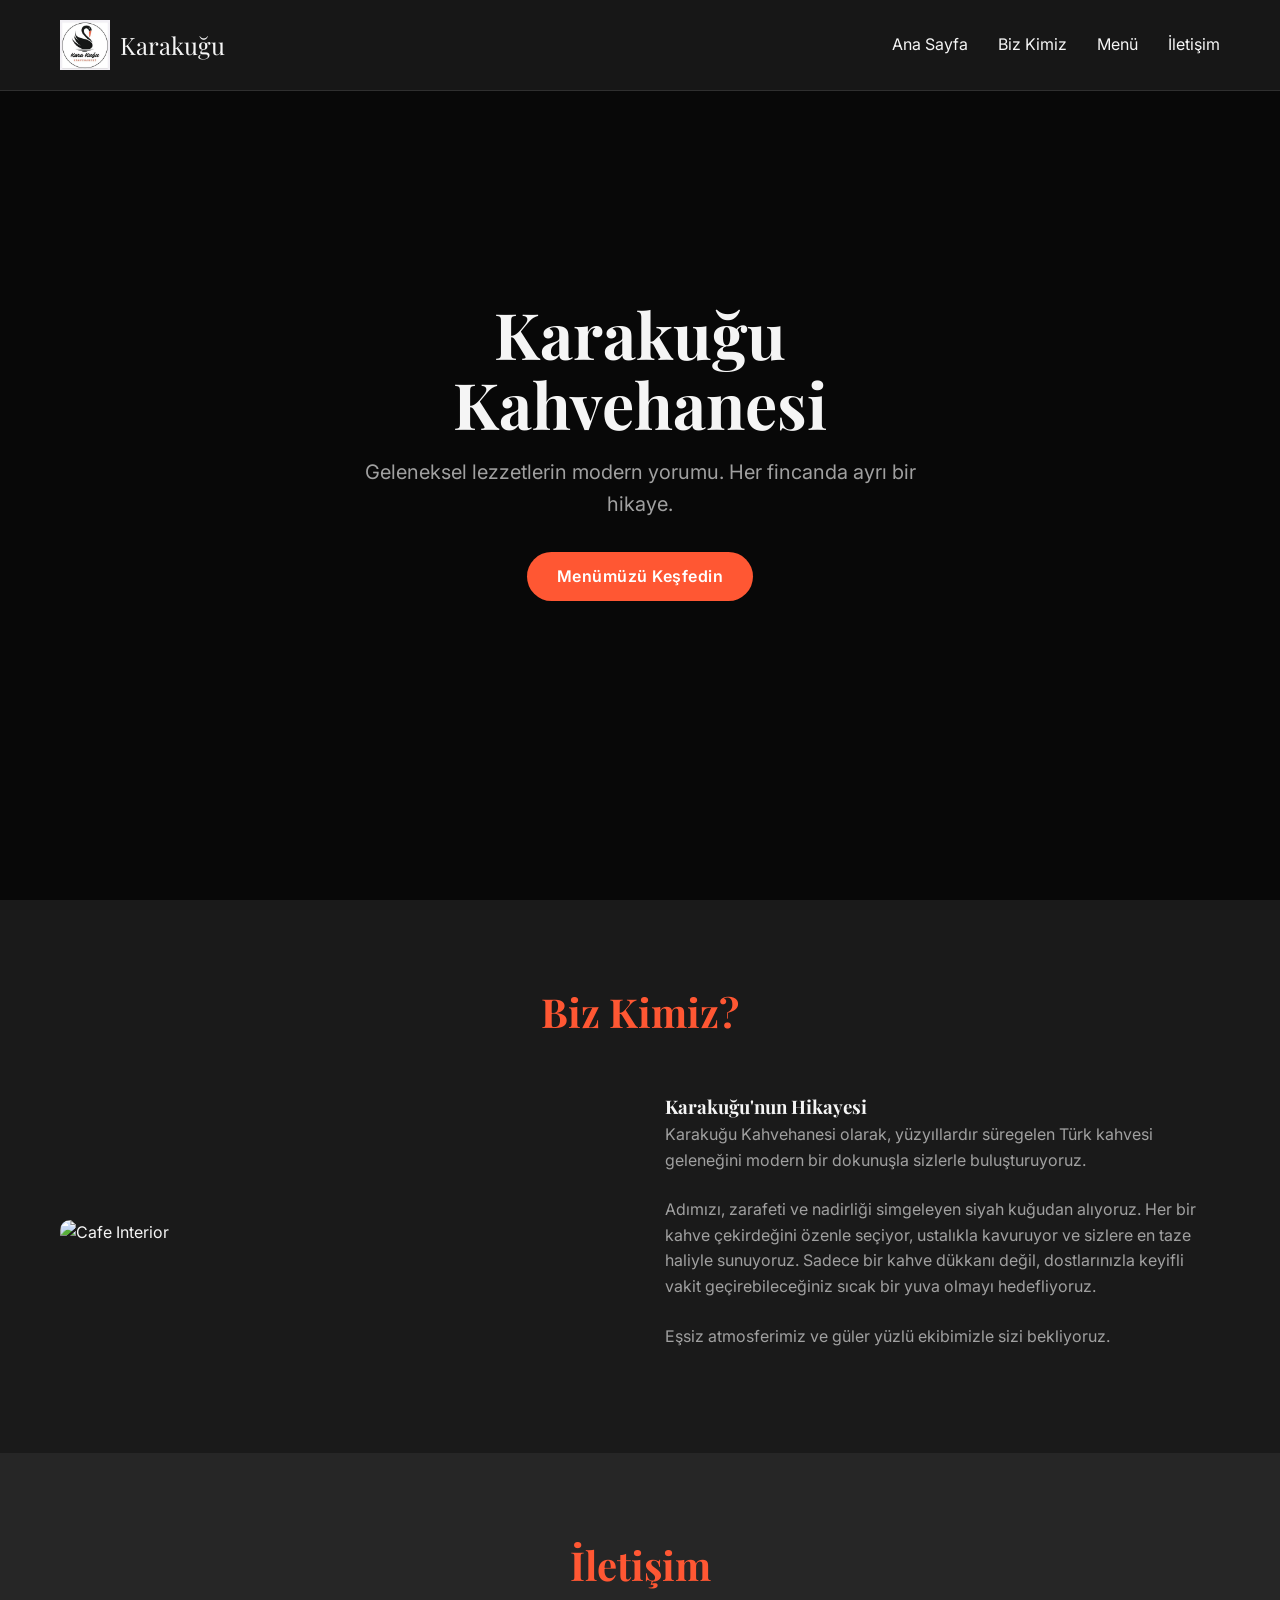
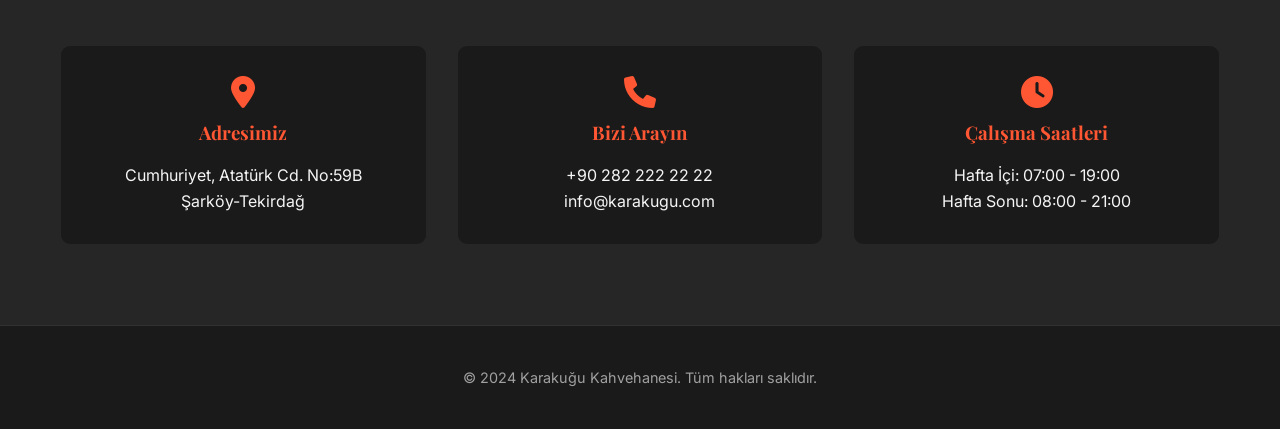
==== index.html @ 1850c8ef "updates 2" ====
<!DOCTYPE html>
<html lang="tr">

<head>
    <meta charset="UTF-8">
    <meta name="viewport" content="width=device-width, initial-scale=1.0">
    <title>Karakuğu Kahvehanesi | Premium Türk Kahvesi</title>
    <!-- Fonts -->
    <link rel="preconnect" href="https://fonts.googleapis.com">
    <link rel="preconnect" href="https://fonts.gstatic.com" crossorigin>
    <link
        href="https://fonts.googleapis.com/css2?family=Inter:wght@300;400;600&family=Playfair+Display:wght@700&display=swap"
        rel="stylesheet">
    <link rel="stylesheet" href="style.css?v=1">
    <!-- Font Awesome for Icons -->
    <link rel="stylesheet" href="https://cdnjs.cloudflare.com/ajax/libs/font-awesome/6.0.0/css/all.min.css">
</head>

<body>

    <!-- Header -->
    <header>
        <div class="container">
            <nav>
                <a href="index.html" class="logo">
                    <img src="assets/logo.png" alt="Karakuğu Logo">
                    <span>Karakuğu</span>
                </a>
                <ul class="nav-links">
                    <li><a href="index.html#home">Ana Sayfa</a></li>
                    <li><a href="index.html#about">Biz Kimiz</a></li>
                    <li><a href="menu.html">Menü</a></li>
                    <li><a href="index.html#contact">İletişim</a></li>
                </ul>
            </nav>
        </div>
    </header>

    <!-- Hero Section -->
    <section id="home" class="hero">
        <div class="container hero-content">
            <h1>Karakuğu<br>Kahvehanesi</h1>
            <p>Geleneksel lezzetlerin modern yorumu. Her fincanda ayrı bir hikaye.</p>
            <a href="menu.html" class="btn">Menümüzü Keşfedin</a>
        </div>
    </section>

    <!-- Biz Kimiz Section -->
    <section id="about">
        <div class="container">
            <h2 class="section-title">Biz Kimiz?</h2>
            <div class="about-grid">
                <div class="about-image">
                    <img src="https://images.unsplash.com/photo-1497935586351-b67a49e012bf?q=80&w=2671&auto=format&fit=crop"
                        alt="Cafe Interior" style="width: 100%; border-radius: 10px;">
                </div>
                <div class="about-text">
                    <h3>Karakuğu'nun Hikayesi</h3>
                    <p>Karakuğu Kahvehanesi olarak, yüzyıllardır süregelen Türk kahvesi geleneğini modern bir dokunuşla
                        sizlerle buluşturuyoruz.</p>
                    <p>Adımızı, zarafeti ve nadirliği simgeleyen siyah kuğudan alıyoruz. Her bir kahve çekirdeğini
                        özenle seçiyor, ustalıkla kavuruyor ve sizlere en taze haliyle sunuyoruz. Sadece bir kahve
                        dükkanı değil, dostlarınızla keyifli vakit geçirebileceğiniz sıcak bir yuva olmayı hedefliyoruz.
                    </p>
                    <p>Eşsiz atmosferimiz ve güler yüzlü ekibimizle sizi bekliyoruz.</p>
                </div>
            </div>
        </div>
    </section>

    <!-- İletişim Section -->
    <section id="contact" class="contact">
        <div class="container">
            <h2 class="section-title">İletişim</h2>
            <div class="contact-grid">
                <div class="contact-item">
                    <i class="fas fa-map-marker-alt"
                        style="font-size: 2rem; color: var(--accent-color); margin-bottom: 10px;"></i>
                    <h3>Adresimiz</h3>
                    <p>Cumhuriyet, Atatürk Cd. No:59B<br>Şarköy-Tekirdağ</p>
                </div>
                <div class="contact-item">
                    <i class="fas fa-phone"
                        style="font-size: 2rem; color: var(--accent-color); margin-bottom: 10px;"></i>
                    <h3>Bizi Arayın</h3>
                    <p>+90 282 222 22 22</p>
                    <p>info@karakugu.com</p>
                </div>
                <div class="contact-item">
                    <i class="fas fa-clock"
                        style="font-size: 2rem; color: var(--accent-color); margin-bottom: 10px;"></i>
                    <h3>Çalışma Saatleri</h3>
                    <p>Hafta İçi: 07:00 - 19:00</p>
                    <p>Hafta Sonu: 08:00 - 21:00</p>
                </div>
            </div>
        </div>
    </section>

    <footer>
        <div class="container">
            <p>&copy; 2024 Karakuğu Kahvehanesi. Tüm hakları saklıdır.</p>
        </div>
    </footer>

</body>

</html>
---- style.css ----
:root {
    --primary-color: #1a1a1a;
    --secondary-color: #f5f5f5;
    --accent-color: #ff5733;
    /* Orange-red from swan beak */
    --text-color: #f5f5f5;
    --muted-color: #a0a0a0;
    --card-bg: #262626;
    --font-heading: 'Playfair Display', serif;
    --font-body: 'Inter', sans-serif;
}

* {
    margin: 0;
    padding: 0;
    box-sizing: border-box;
}

body {
    background-color: var(--primary-color);
    color: var(--text-color);
    font-family: var(--font-body);
    line-height: 1.6;
    overflow-x: hidden;
}

h1,
h2,
h3,
h4 {
    font-family: var(--font-heading);
    font-weight: 700;
}

a {
    text-decoration: none;
    color: inherit;
    transition: 0.3s ease;
}

/* Utilities */
.container {
    max-width: 1200px;
    margin: 0 auto;
    padding: 0 20px;
}

.btn {
    display: inline-block;
    padding: 12px 30px;
    background-color: var(--accent-color);
    color: white;
    font-weight: 600;
    border-radius: 50px;
    font-size: 1rem;
    letter-spacing: 0.5px;
}

.btn:hover {
    transform: translateY(-2px);
    box-shadow: 0 5px 15px rgba(255, 87, 51, 0.4);
}

/* Header */
header {
    padding: 20px 0;
    position: fixed;
    width: 100%;
    top: 0;
    z-index: 100;
    background: rgba(26, 26, 26, 0.9);
    backdrop-filter: blur(10px);
    border-bottom: 1px solid rgba(255, 255, 255, 0.1);
}

nav {
    display: flex;
    justify-content: space-between;
    align-items: center;
}

.logo {
    display: flex;
    align-items: center;
    gap: 10px;
    font-family: var(--font-heading);
    font-size: 1.5rem;
}

.logo img {
    height: 50px;
    width: auto;
}

.nav-links {
    display: flex;
    gap: 30px;
    list-style: none;
}

.nav-links a:hover {
    color: var(--accent-color);
}

.mobile-menu-btn {
    display: none;
    font-size: 1.5rem;
}

/* Hero Section */
.hero {
    height: 100vh;
    display: flex;
    align-items: center;
    justify-content: center;
    text-align: center;
    padding-top: 80px;
    background: linear-gradient(rgba(0, 0, 0, 0.7), rgba(0, 0, 0, 0.7)), url('https://images.unsplash.com/photo-1509042239860-f550ce710b93?q=80&w=2574&auto=format&fit=crop');
    background-size: cover;
    background-position: center;
}

.hero-content h1 {
    font-size: 4rem;
    margin-bottom: 1rem;
    line-height: 1.1;
}

.hero-content p {
    font-size: 1.25rem;
    color: var(--muted-color);
    margin-bottom: 2rem;
    max-width: 600px;
    margin-left: auto;
    margin-right: auto;
}

/* Section Common */
section {
    padding: 80px 0;
}

.section-title {
    font-size: 2.5rem;
    text-align: center;
    margin-bottom: 3rem;
    color: var(--accent-color);
}

/* Biz Kimiz */
.about-grid {
    display: grid;
    grid-template-columns: 1fr 1fr;
    gap: 50px;
    align-items: center;
}

.about-text p {
    margin-bottom: 1.5rem;
    color: var(--muted-color);
}

/* Contact */
.contact {
    background-color: var(--card-bg);
}

.contact-grid {
    display: grid;
    grid-template-columns: repeat(auto-fit, minmax(300px, 1fr));
    gap: 30px;
    text-align: center;
}

.contact-item {
    padding: 30px;
    background: var(--primary-color);
    border-radius: 10px;
    border: 1px solid rgba(255, 255, 255, 0.05);
}

.contact-item h3 {
    margin-bottom: 15px;
    color: var(--accent-color);
}

/* Menu Page */
.page-header {
    padding: 150px 0 80px;
    text-align: center;
    background-color: var(--card-bg);
}

.menu-category {
    margin-bottom: 60px;
}

.menu-category h2 {
    font-size: 2rem;
    margin-bottom: 30px;
    border-bottom: 1px solid var(--accent-color);
    display: inline-block;
    padding-bottom: 10px;
}

.menu-grid {
    display: grid;
    grid-template-columns: repeat(auto-fill, minmax(280px, 1fr));
    gap: 20px;
}

.menu-item {
    background: var(--card-bg);
    padding: 20px;
    border-radius: 8px;
    transition: 0.3s;
    border: 1px solid rgba(255, 255, 255, 0.05);
}

.menu-item:hover {
    border-color: var(--accent-color);
    transform: translateY(-5px);
}

.item-header {
    display: flex;
    justify-content: space-between;
    margin-bottom: 10px;
    font-weight: 700;
    font-family: var(--font-heading);
    font-size: 1.2rem;
}

.item-desc {
    color: var(--muted-color);
    font-size: 0.9rem;
}

.price {
    color: var(--accent-color);
}

/* Footer */
footer {
    padding: 40px 0;
    text-align: center;
    border-top: 1px solid rgba(255, 255, 255, 0.1);
    color: var(--muted-color);
    font-size: 0.9rem;
}

/* Tabs */
.tabs-container {
    display: flex;
    justify-content: center;
    gap: 15px;
    margin-bottom: 40px;
    flex-wrap: wrap;
    /* Wrap on very small screens */
}

.tab-btn {
    background: transparent;
    border: 1px solid var(--accent-color);
    color: var(--text-color);
    padding: 10px 25px;
    border-radius: 30px;
    cursor: pointer;
    font-size: 1rem;
    font-family: var(--font-body);
    transition: 0.3s;
}

.tab-btn:hover,
.tab-btn.active {
    background-color: var(--accent-color);
    color: white;
}

.menu-category-content {
    display: none;
    animation: fadeIn 0.5s ease;
}

.menu-category-content.active {
    display: block;
}

@keyframes fadeIn {
    from {
        opacity: 0;
        transform: translateY(10px);
    }

    to {
        opacity: 1;
        transform: translateY(0);
    }
}

/* Mobile Responsive */
@media (max-width: 768px) {
    .container {
        text-align: center;
    }

    /* Center Logo on Mobile */
    nav {
        justify-content: center;
    }

    .hero-content h1 {
        font-size: 2.5rem;
    }

    .nav-links {
        display: none;
    }

    .about-grid {
        grid-template-columns: 1fr;
        text-align: center;
    }

    .contact-grid {
        grid-template-columns: 1fr;
    }

    .menu-grid {
        justify-content: center;
    }

    .item-header {
        flex-direction: column;
        gap: 5px;
        align-items: center;
    }

    .tab-btn {
        flex: 1 1 auto;
        min-width: 100px;
    }
}
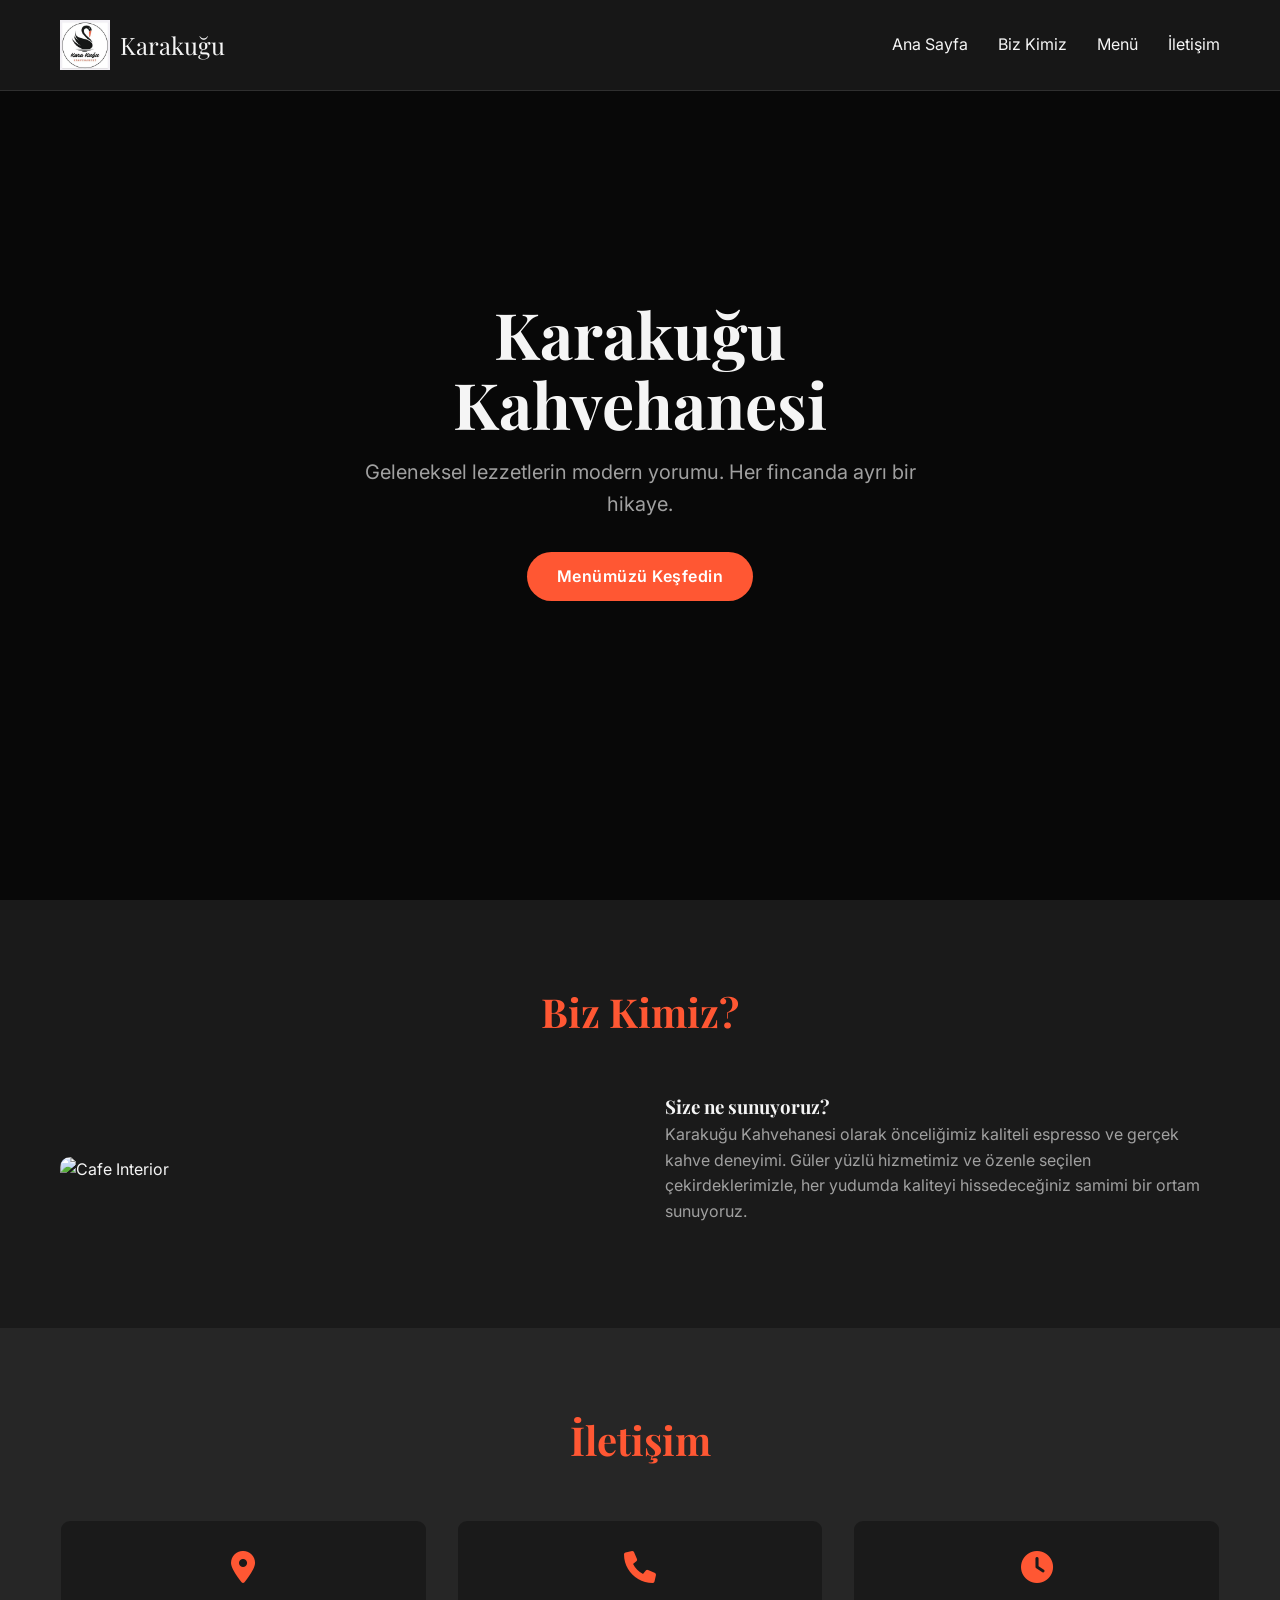
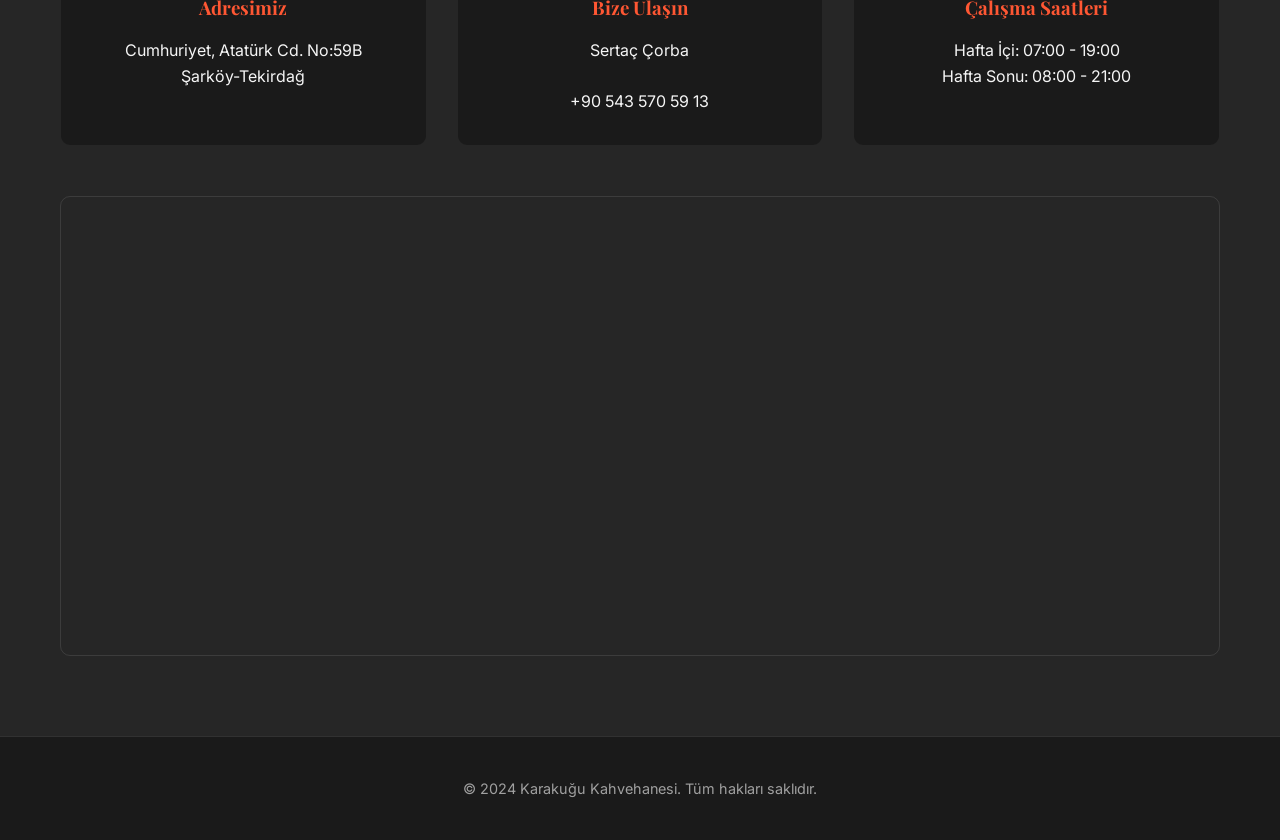
==== commit e78b4d3a: "refactors" ====
--- a/index.html
+++ b/index.html
@@ -4,7 +4,7 @@
 <head>
     <meta charset="UTF-8">
     <meta name="viewport" content="width=device-width, initial-scale=1.0">
-    <title>Karakuğu Kahvehanesi | Premium Türk Kahvesi</title>
+    <title>Karakuğu Kahvehanesi | Bi kahve?</title>
     <!-- Fonts -->
     <link rel="preconnect" href="https://fonts.googleapis.com">
     <link rel="preconnect" href="https://fonts.gstatic.com" crossorigin>
@@ -55,14 +55,10 @@
                         alt="Cafe Interior" style="width: 100%; border-radius: 10px;">
                 </div>
                 <div class="about-text">
-                    <h3>Karakuğu'nun Hikayesi</h3>
-                    <p>Karakuğu Kahvehanesi olarak, yüzyıllardır süregelen Türk kahvesi geleneğini modern bir dokunuşla
-                        sizlerle buluşturuyoruz.</p>
-                    <p>Adımızı, zarafeti ve nadirliği simgeleyen siyah kuğudan alıyoruz. Her bir kahve çekirdeğini
-                        özenle seçiyor, ustalıkla kavuruyor ve sizlere en taze haliyle sunuyoruz. Sadece bir kahve
-                        dükkanı değil, dostlarınızla keyifli vakit geçirebileceğiniz sıcak bir yuva olmayı hedefliyoruz.
-                    </p>
-                    <p>Eşsiz atmosferimiz ve güler yüzlü ekibimizle sizi bekliyoruz.</p>
+                    <h3>Size ne sunuyoruz?</h3>
+                    <p>Karakuğu Kahvehanesi olarak önceliğimiz kaliteli espresso ve gerçek kahve deneyimi. Güler yüzlü
+                        hizmetimiz ve özenle seçilen çekirdeklerimizle, her yudumda kaliteyi hissedeceğiniz samimi bir
+                        ortam sunuyoruz.</p>
                 </div>
             </div>
         </div>
@@ -82,9 +78,9 @@
                 <div class="contact-item">
                     <i class="fas fa-phone"
                         style="font-size: 2rem; color: var(--accent-color); margin-bottom: 10px;"></i>
-                    <h3>Bizi Arayın</h3>
-                    <p>+90 282 222 22 22</p>
-                    <p>info@karakugu.com</p>
+                    <h3>Bize Ulaşın</h3>
+                    <p>Sertaç Çorba</p>
+                    <br>+90 543 570 59 13</br>
                 </div>
                 <div class="contact-item">
                     <i class="fas fa-clock"
@@ -93,6 +89,14 @@
                     <p>Hafta İçi: 07:00 - 19:00</p>
                     <p>Hafta Sonu: 08:00 - 21:00</p>
                 </div>
+            </div>
+            <!-- Google Map -->
+            <div class="map-container"
+                style="margin-top: 50px; border-radius: 10px; overflow: hidden; border: 1px solid rgba(255,255,255,0.1);">
+                <iframe
+                    src="https://www.google.com/maps/embed?pb=!1m18!1m12!1m3!1d3028.8297377973545!2d27.11380207639042!3d40.611580043756575!2m3!1f0!2f0!3f0!3m2!1i1024!2i768!4f13.1!3m3!1m2!1s0x14b3f93db369e0dd%3A0x22d7a08229a02997!2sKara%20Ku%C4%9Fu%20Kahvehanesi!5e0!3m2!1sen!2str!4v1766400010087!5m2!1sen!2str"
+                    width="100%" height="450" style="border:0;" allowfullscreen="" loading="lazy"
+                    referrerpolicy="no-referrer-when-downgrade"></iframe>
             </div>
         </div>
     </section>
--- a/style.css
+++ b/style.css
@@ -186,7 +186,7 @@
 
 /* Menu Page */
 .page-header {
-    padding: 150px 0 80px;
+    padding: 100px 0 40px;
     text-align: center;
     background-color: var(--card-bg);
 }
@@ -340,4 +340,9 @@
         flex: 1 1 auto;
         min-width: 100px;
     }
+
+    /* Show only logo image on mobile */
+    .logo span {
+        display: none;
+    }
 }
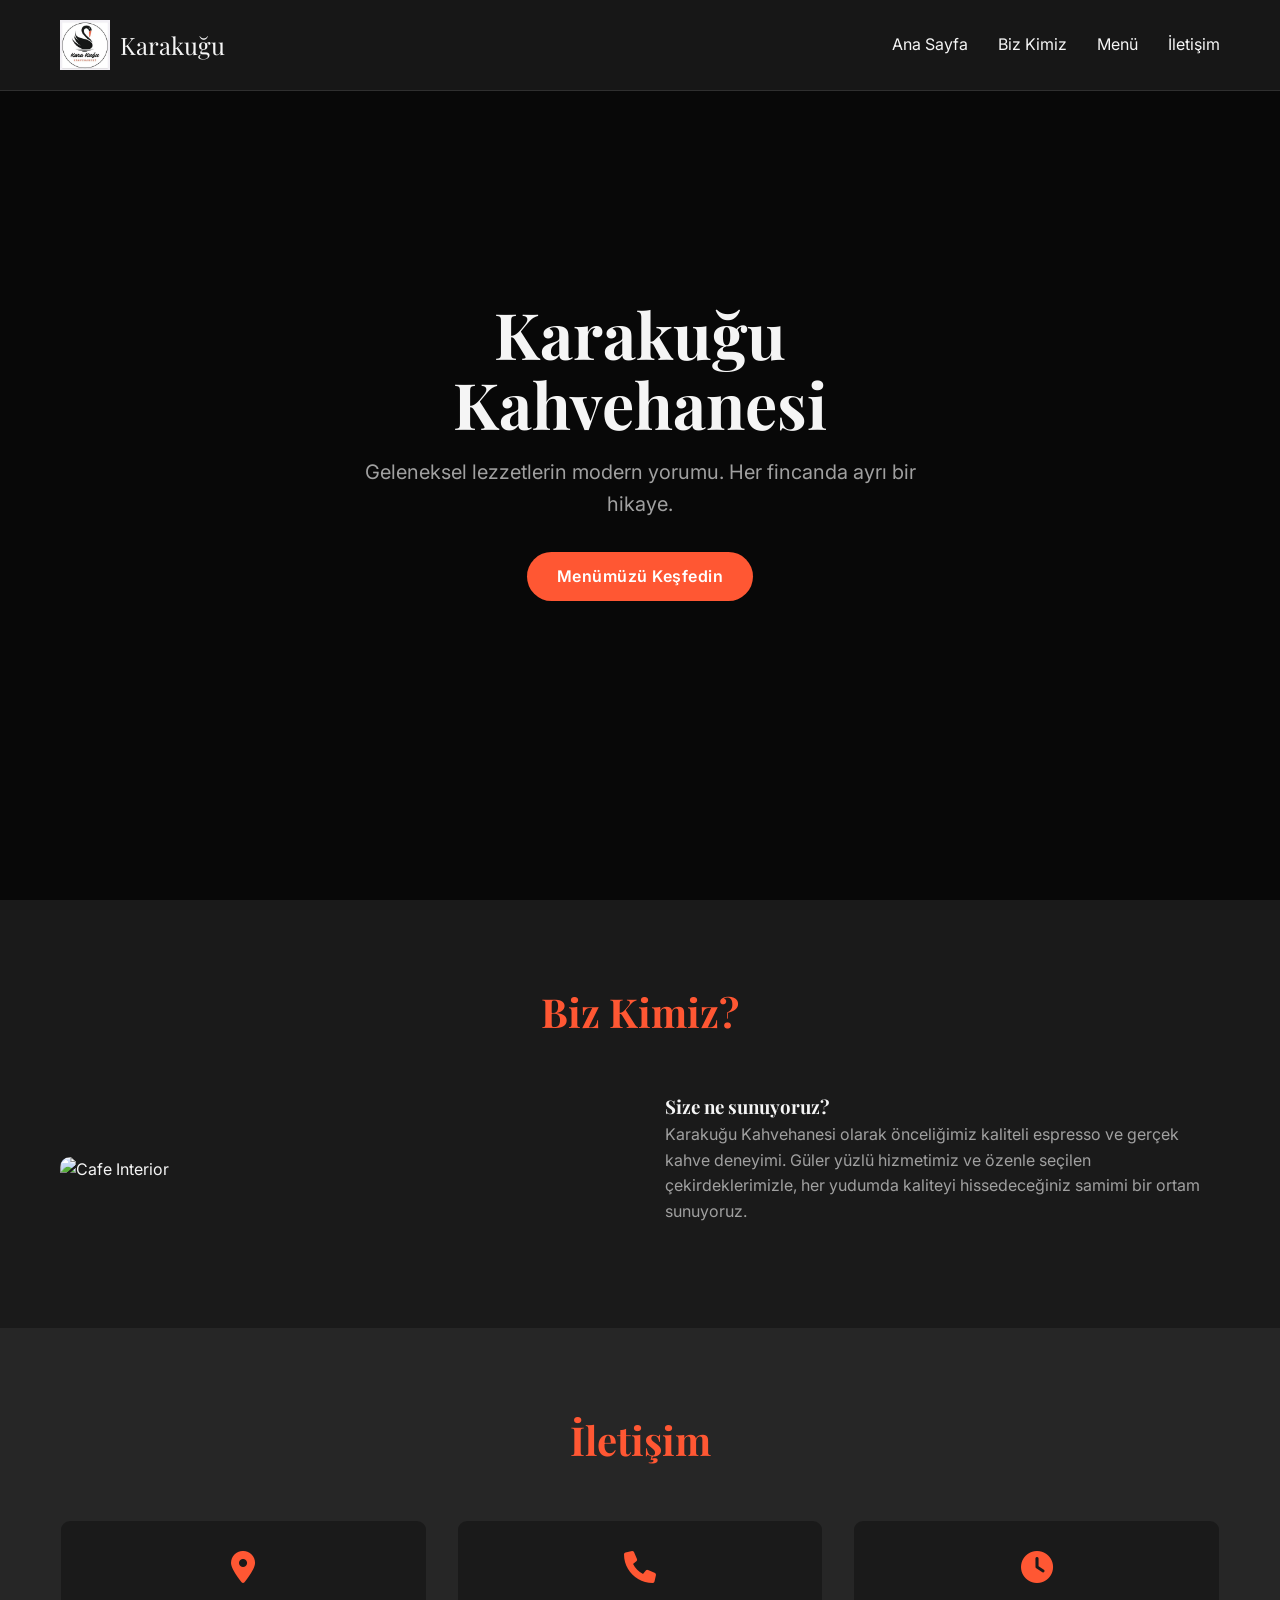
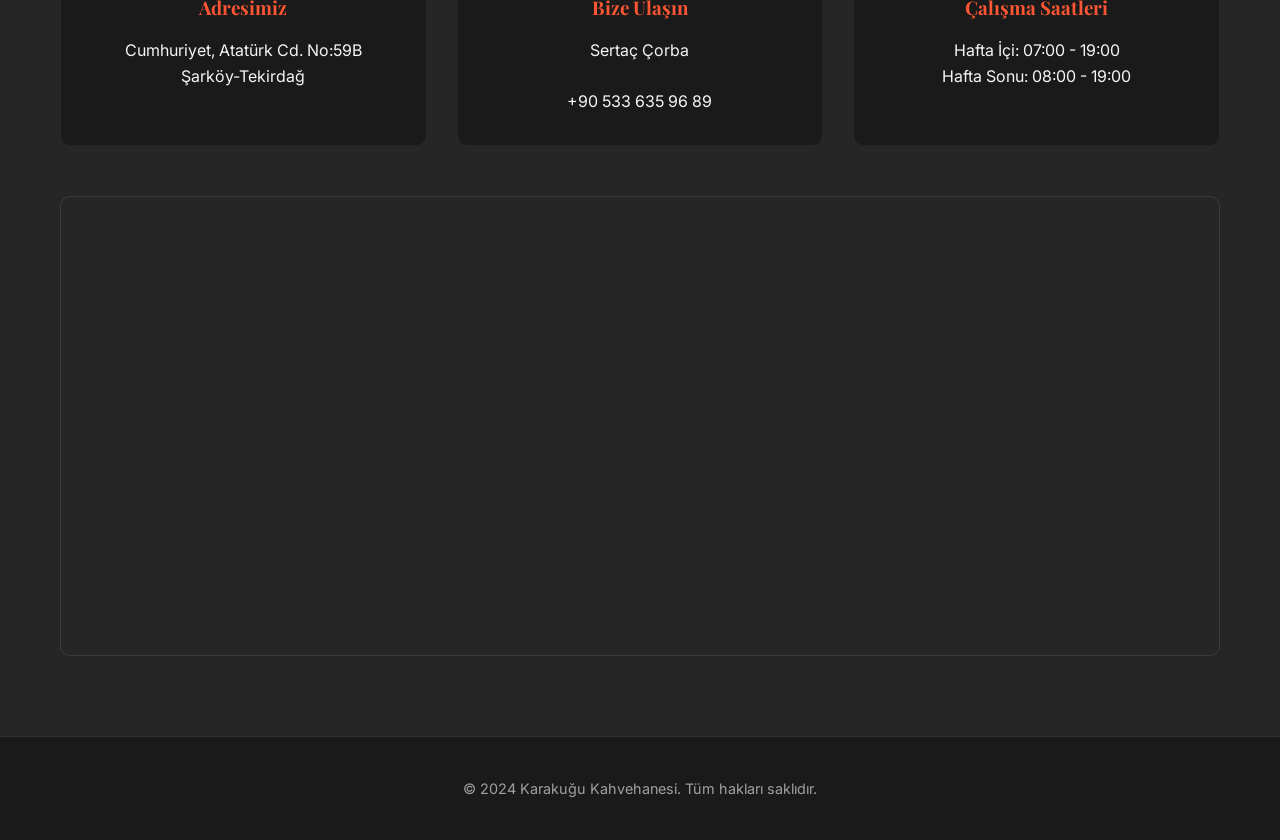
==== commit b01ce824: "phone update" ====
--- a/index.html
+++ b/index.html
@@ -80,14 +80,14 @@
                         style="font-size: 2rem; color: var(--accent-color); margin-bottom: 10px;"></i>
                     <h3>Bize Ulaşın</h3>
                     <p>Sertaç Çorba</p>
-                    <br>+90 543 570 59 13</br>
+                    <br>+90 533 635 96 89</br>
                 </div>
                 <div class="contact-item">
                     <i class="fas fa-clock"
                         style="font-size: 2rem; color: var(--accent-color); margin-bottom: 10px;"></i>
                     <h3>Çalışma Saatleri</h3>
                     <p>Hafta İçi: 07:00 - 19:00</p>
-                    <p>Hafta Sonu: 08:00 - 21:00</p>
+                    <p>Hafta Sonu: 08:00 - 19:00</p>
                 </div>
             </div>
             <!-- Google Map -->
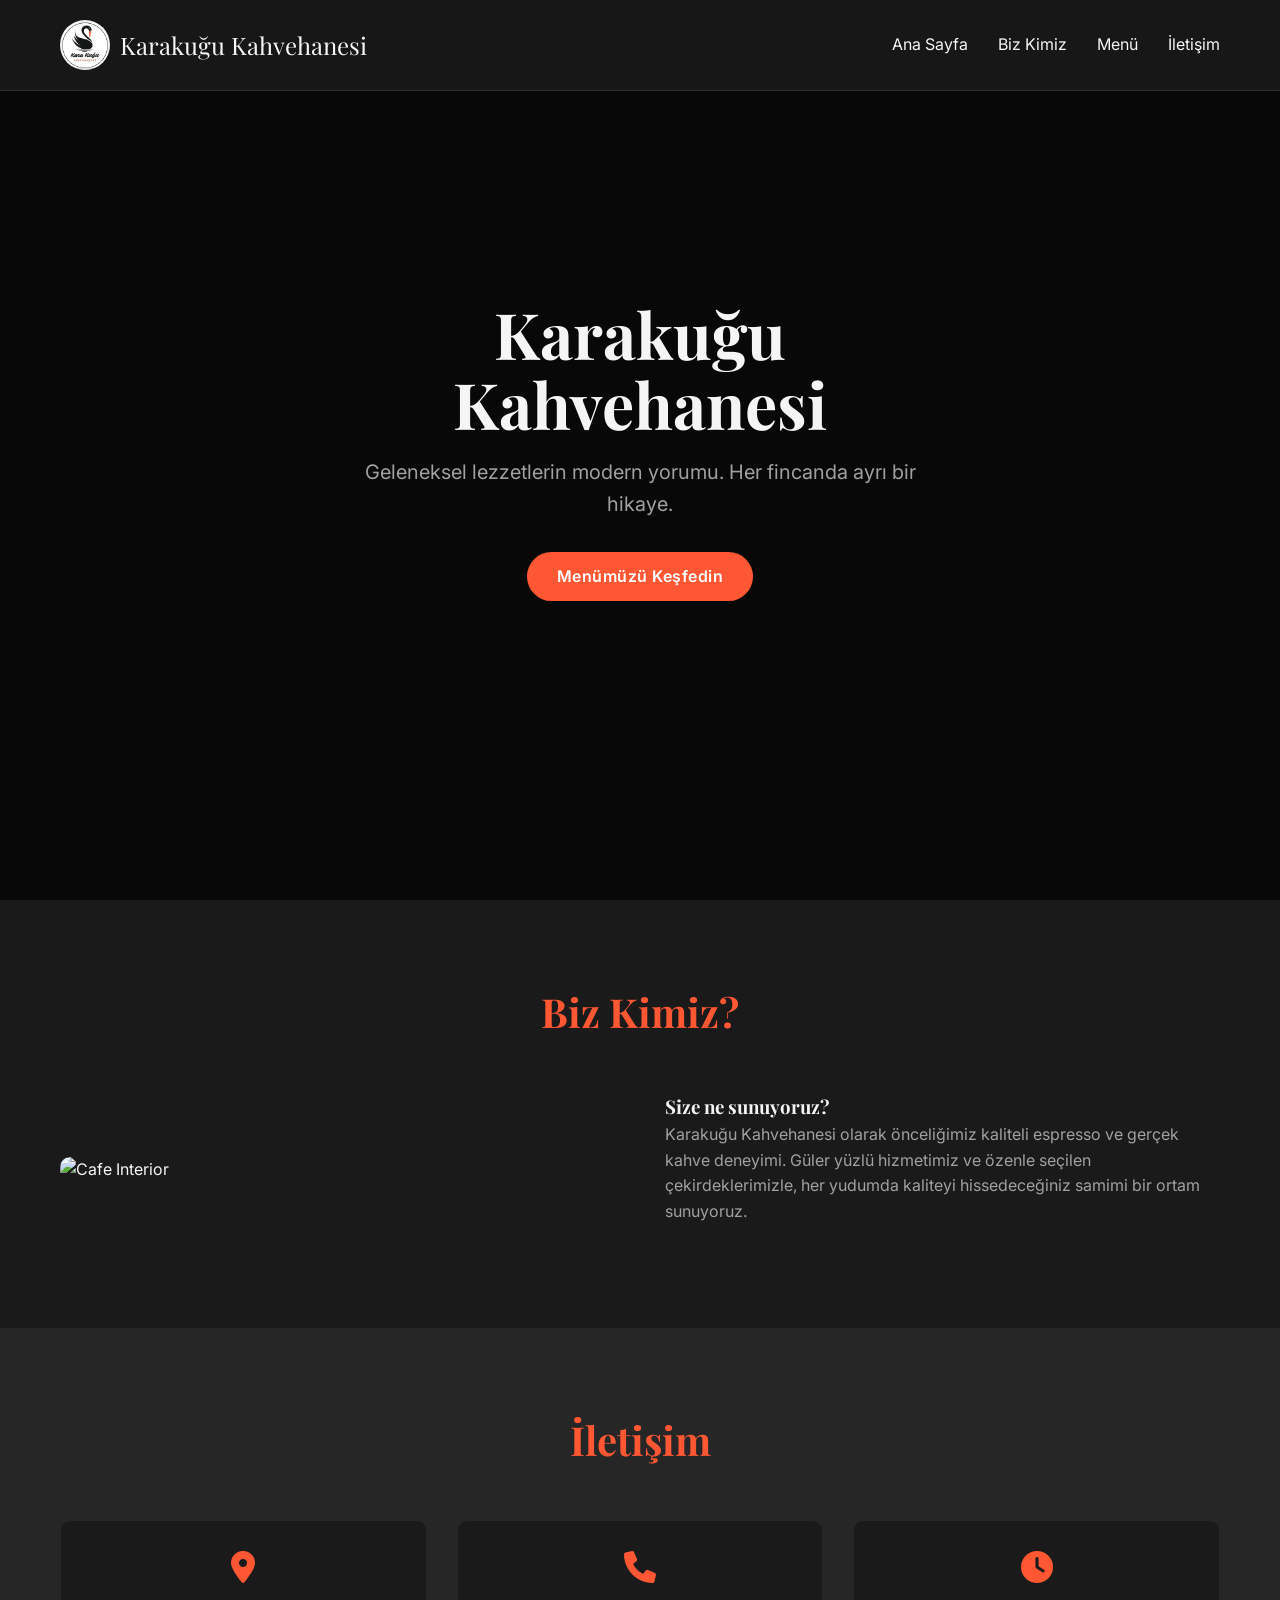
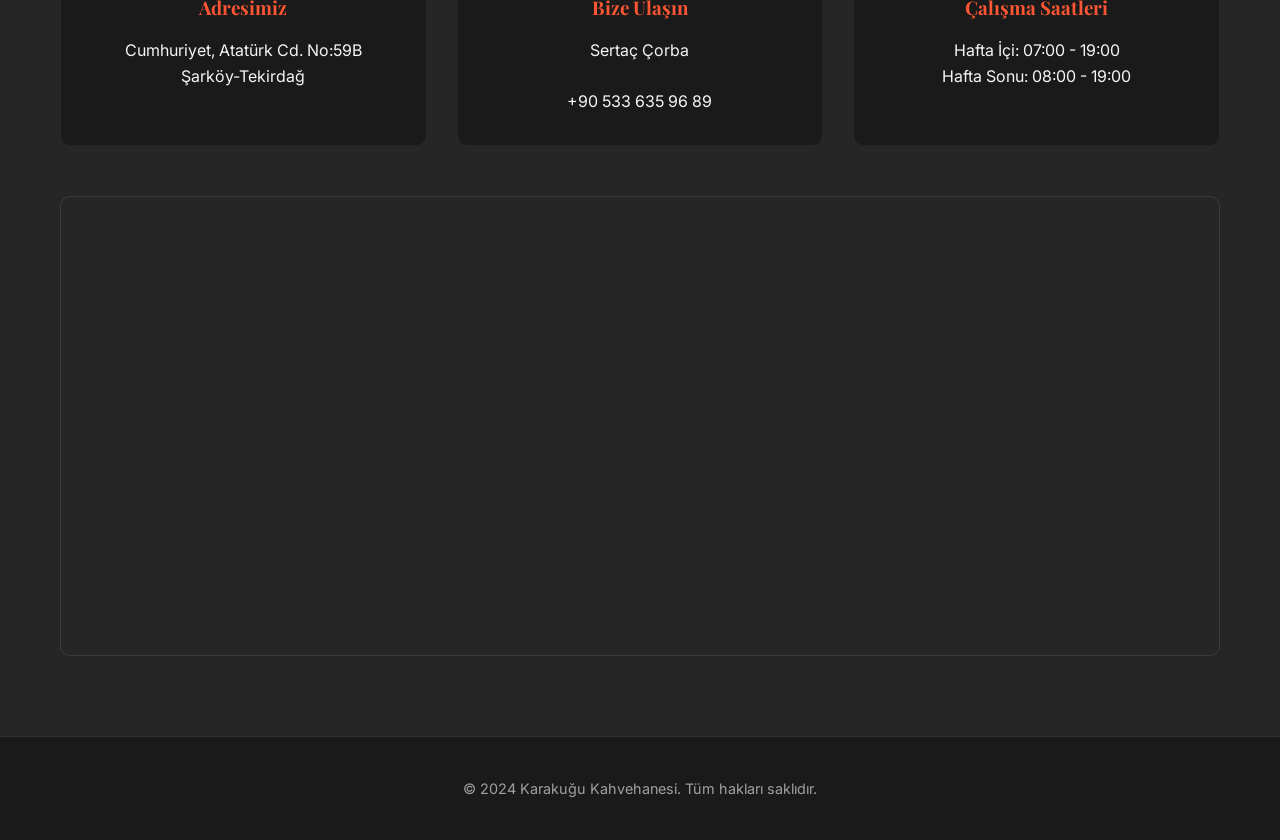
==== commit a3732549: "logo rounded" ====
--- a/index.html
+++ b/index.html
@@ -5,6 +5,7 @@
     <meta charset="UTF-8">
     <meta name="viewport" content="width=device-width, initial-scale=1.0">
     <title>Karakuğu Kahvehanesi | Bi kahve?</title>
+    <link rel="icon" type="image/png" href="assets/logo.png">
     <!-- Fonts -->
     <link rel="preconnect" href="https://fonts.googleapis.com">
     <link rel="preconnect" href="https://fonts.gstatic.com" crossorigin>
@@ -24,7 +25,7 @@
             <nav>
                 <a href="index.html" class="logo">
                     <img src="assets/logo.png" alt="Karakuğu Logo">
-                    <span>Karakuğu</span>
+                    <span>Karakuğu Kahvehanesi</span>
                 </a>
                 <ul class="nav-links">
                     <li><a href="index.html#home">Ana Sayfa</a></li>
--- a/style.css
+++ b/style.css
@@ -90,6 +90,7 @@
 .logo img {
     height: 50px;
     width: auto;
+    border-radius: 50%;
 }
 
 .nav-links {
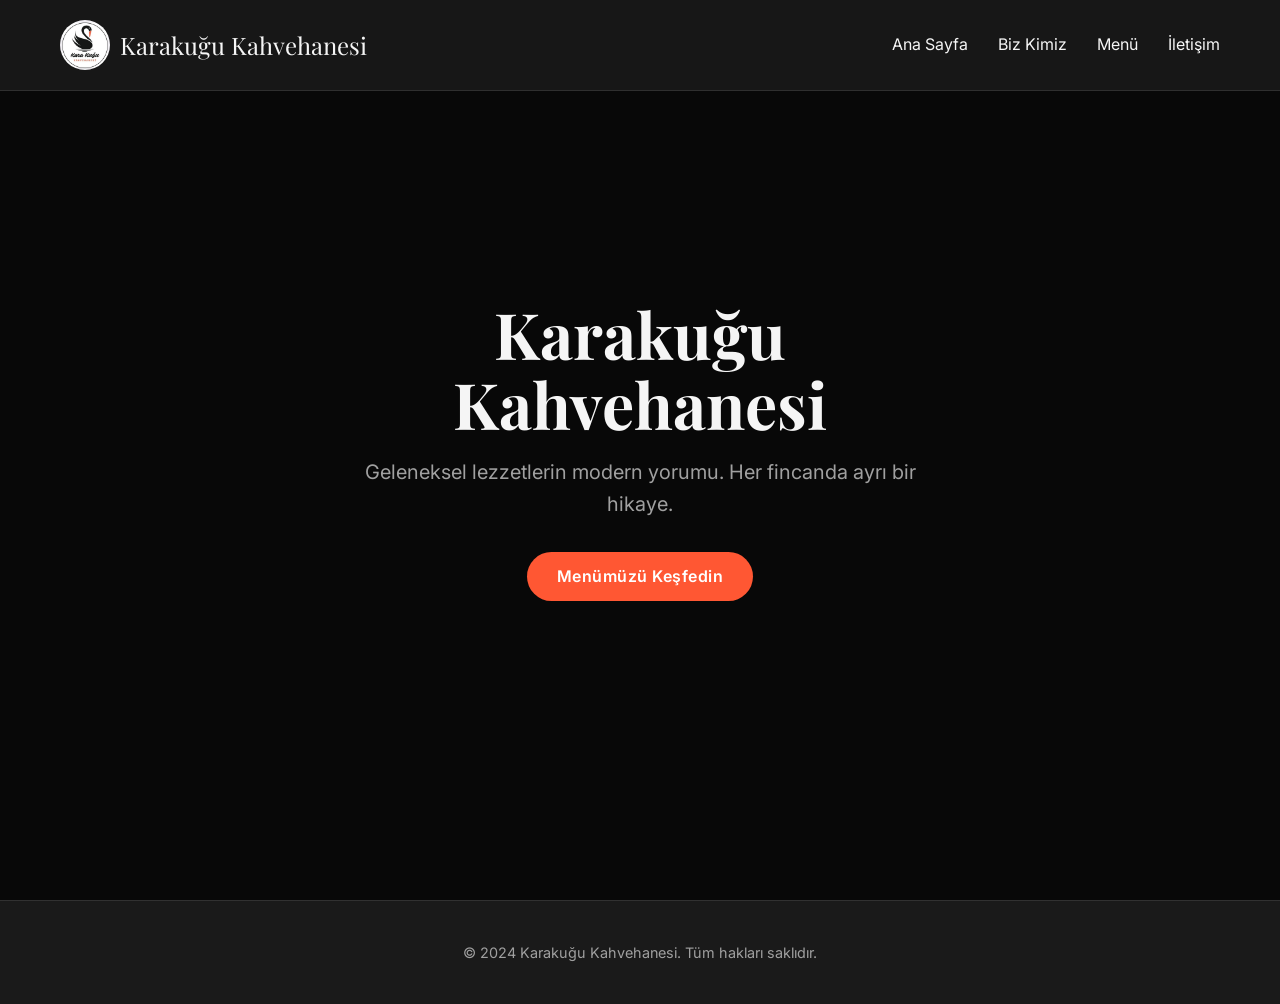
==== commit 99069797: "add Google review CTA on /menu and lighten subcategory headings - New rate-us card at top of /menu l" ====
--- a/index.html
+++ b/index.html
@@ -5,14 +5,14 @@
     <meta charset="UTF-8">
     <meta name="viewport" content="width=device-width, initial-scale=1.0">
     <title>Karakuğu Kahvehanesi | Bi kahve?</title>
-    <link rel="icon" type="image/png" href="assets/logo.png">
+    <link rel="icon" type="image/png" href="/assets/logo.png">
     <!-- Fonts -->
     <link rel="preconnect" href="https://fonts.googleapis.com">
     <link rel="preconnect" href="https://fonts.gstatic.com" crossorigin>
     <link
         href="https://fonts.googleapis.com/css2?family=Inter:wght@300;400;600&family=Playfair+Display:wght@700&display=swap"
         rel="stylesheet">
-    <link rel="stylesheet" href="style.css?v=1">
+    <link rel="stylesheet" href="/style.css?v=4">
     <!-- Font Awesome for Icons -->
     <link rel="stylesheet" href="https://cdnjs.cloudflare.com/ajax/libs/font-awesome/6.0.0/css/all.min.css">
 </head>
@@ -23,15 +23,15 @@
     <header>
         <div class="container">
             <nav>
-                <a href="index.html" class="logo">
-                    <img src="assets/logo.png" alt="Karakuğu Logo">
+                <a href="/" class="logo">
+                    <img src="/assets/logo.png" alt="Karakuğu Logo">
                     <span>Karakuğu Kahvehanesi</span>
                 </a>
                 <ul class="nav-links">
-                    <li><a href="index.html#home">Ana Sayfa</a></li>
-                    <li><a href="index.html#about">Biz Kimiz</a></li>
-                    <li><a href="menu.html">Menü</a></li>
-                    <li><a href="index.html#contact">İletişim</a></li>
+                    <li><a href="/">Ana Sayfa</a></li>
+                    <li><a href="/about">Biz Kimiz</a></li>
+                    <li><a href="/menu">Menü</a></li>
+                    <li><a href="/contact">İletişim</a></li>
                 </ul>
             </nav>
         </div>
@@ -42,63 +42,7 @@
         <div class="container hero-content">
             <h1>Karakuğu<br>Kahvehanesi</h1>
             <p>Geleneksel lezzetlerin modern yorumu. Her fincanda ayrı bir hikaye.</p>
-            <a href="menu.html" class="btn">Menümüzü Keşfedin</a>
-        </div>
-    </section>
-
-    <!-- Biz Kimiz Section -->
-    <section id="about">
-        <div class="container">
-            <h2 class="section-title">Biz Kimiz?</h2>
-            <div class="about-grid">
-                <div class="about-image">
-                    <img src="https://images.unsplash.com/photo-1497935586351-b67a49e012bf?q=80&w=2671&auto=format&fit=crop"
-                        alt="Cafe Interior" style="width: 100%; border-radius: 10px;">
-                </div>
-                <div class="about-text">
-                    <h3>Size ne sunuyoruz?</h3>
-                    <p>Karakuğu Kahvehanesi olarak önceliğimiz kaliteli espresso ve gerçek kahve deneyimi. Güler yüzlü
-                        hizmetimiz ve özenle seçilen çekirdeklerimizle, her yudumda kaliteyi hissedeceğiniz samimi bir
-                        ortam sunuyoruz.</p>
-                </div>
-            </div>
-        </div>
-    </section>
-
-    <!-- İletişim Section -->
-    <section id="contact" class="contact">
-        <div class="container">
-            <h2 class="section-title">İletişim</h2>
-            <div class="contact-grid">
-                <div class="contact-item">
-                    <i class="fas fa-map-marker-alt"
-                        style="font-size: 2rem; color: var(--accent-color); margin-bottom: 10px;"></i>
-                    <h3>Adresimiz</h3>
-                    <p>Cumhuriyet, Atatürk Cd. No:59B<br>Şarköy-Tekirdağ</p>
-                </div>
-                <div class="contact-item">
-                    <i class="fas fa-phone"
-                        style="font-size: 2rem; color: var(--accent-color); margin-bottom: 10px;"></i>
-                    <h3>Bize Ulaşın</h3>
-                    <p>Sertaç Çorba</p>
-                    <br>+90 533 635 96 89</br>
-                </div>
-                <div class="contact-item">
-                    <i class="fas fa-clock"
-                        style="font-size: 2rem; color: var(--accent-color); margin-bottom: 10px;"></i>
-                    <h3>Çalışma Saatleri</h3>
-                    <p>Hafta İçi: 07:00 - 19:00</p>
-                    <p>Hafta Sonu: 08:00 - 19:00</p>
-                </div>
-            </div>
-            <!-- Google Map -->
-            <div class="map-container"
-                style="margin-top: 50px; border-radius: 10px; overflow: hidden; border: 1px solid rgba(255,255,255,0.1);">
-                <iframe
-                    src="https://www.google.com/maps/embed?pb=!1m18!1m12!1m3!1d3028.8297377973545!2d27.11380207639042!3d40.611580043756575!2m3!1f0!2f0!3f0!3m2!1i1024!2i768!4f13.1!3m3!1m2!1s0x14b3f93db369e0dd%3A0x22d7a08229a02997!2sKara%20Ku%C4%9Fu%20Kahvehanesi!5e0!3m2!1sen!2str!4v1766400010087!5m2!1sen!2str"
-                    width="100%" height="450" style="border:0;" allowfullscreen="" loading="lazy"
-                    referrerpolicy="no-referrer-when-downgrade"></iframe>
-            </div>
+            <a href="/menu" class="btn">Menümüzü Keşfedin</a>
         </div>
     </section>
 
@@ -110,4 +54,4 @@
 
 </body>
 
-</html>+</html>
--- a/style.css
+++ b/style.css
@@ -197,11 +197,18 @@
 }
 
 .menu-category h2 {
-    font-size: 2rem;
-    margin-bottom: 30px;
-    border-bottom: 1px solid var(--accent-color);
+    font-family: var(--font-body);
+    font-size: 0.8rem;
+    font-weight: 600;
+    letter-spacing: 0.18em;
+    text-transform: uppercase;
+    color: var(--accent-color);
+    margin-bottom: 18px;
+    padding: 6px 14px;
+    background: rgba(255, 87, 51, 0.08);
+    border: 1px solid rgba(255, 87, 51, 0.25);
+    border-radius: 999px;
     display: inline-block;
-    padding-bottom: 10px;
 }
 
 .menu-grid {
@@ -248,6 +255,85 @@
     border-top: 1px solid rgba(255, 255, 255, 0.1);
     color: var(--muted-color);
     font-size: 0.9rem;
+}
+
+/* Rate Us CTA */
+.rate-cta {
+    padding: 40px 0 0;
+}
+
+.rate-cta-card {
+    display: flex;
+    align-items: center;
+    gap: 20px;
+    max-width: 680px;
+    margin: 0 auto;
+    padding: 18px 24px;
+    background: linear-gradient(135deg, rgba(255, 87, 51, 0.14) 0%, rgba(255, 87, 51, 0.04) 100%);
+    border: 1px solid rgba(255, 87, 51, 0.35);
+    border-radius: 14px;
+    color: var(--text-color);
+    transition: 0.3s ease;
+}
+
+.rate-cta-card:hover {
+    transform: translateY(-2px);
+    border-color: var(--accent-color);
+    box-shadow: 0 6px 20px rgba(255, 87, 51, 0.18);
+}
+
+.rate-cta-stars {
+    color: #fbbf24;
+    font-size: 1.4rem;
+    letter-spacing: 0.15em;
+    flex-shrink: 0;
+}
+
+.rate-cta-text {
+    display: flex;
+    flex-direction: column;
+    gap: 2px;
+    text-align: left;
+    flex: 1;
+    min-width: 0;
+}
+
+.rate-cta-text strong {
+    font-family: var(--font-heading);
+    font-size: 1.1rem;
+    line-height: 1.2;
+}
+
+.rate-cta-text span {
+    color: var(--muted-color);
+    font-size: 0.85rem;
+}
+
+.rate-cta-action {
+    display: inline-flex;
+    align-items: center;
+    gap: 8px;
+    padding: 10px 18px;
+    background: var(--accent-color);
+    color: #fff;
+    border-radius: 999px;
+    font-weight: 600;
+    font-size: 0.9rem;
+    flex-shrink: 0;
+    white-space: nowrap;
+}
+
+@media (max-width: 600px) {
+    .rate-cta-card {
+        flex-direction: column;
+        text-align: center;
+        gap: 12px;
+        padding: 22px 20px;
+    }
+
+    .rate-cta-text {
+        text-align: center;
+    }
 }
 
 /* Tabs */
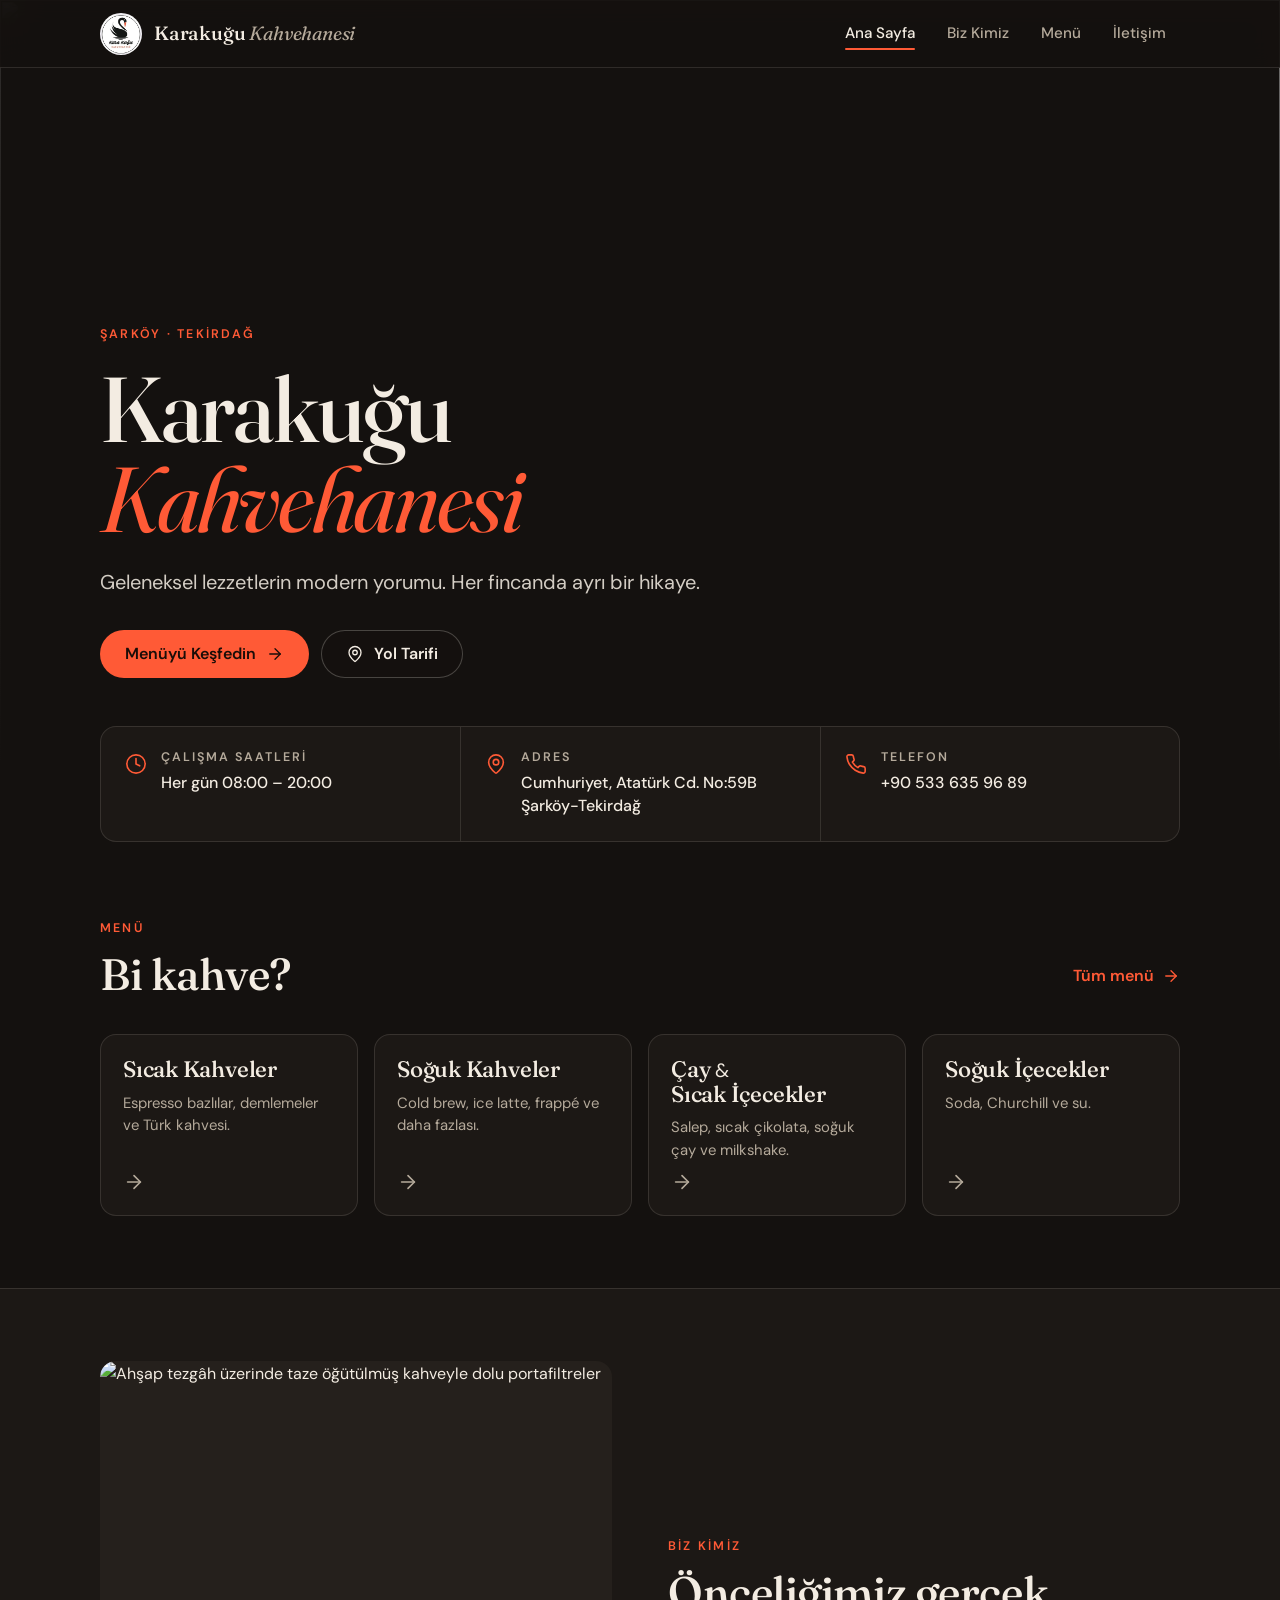
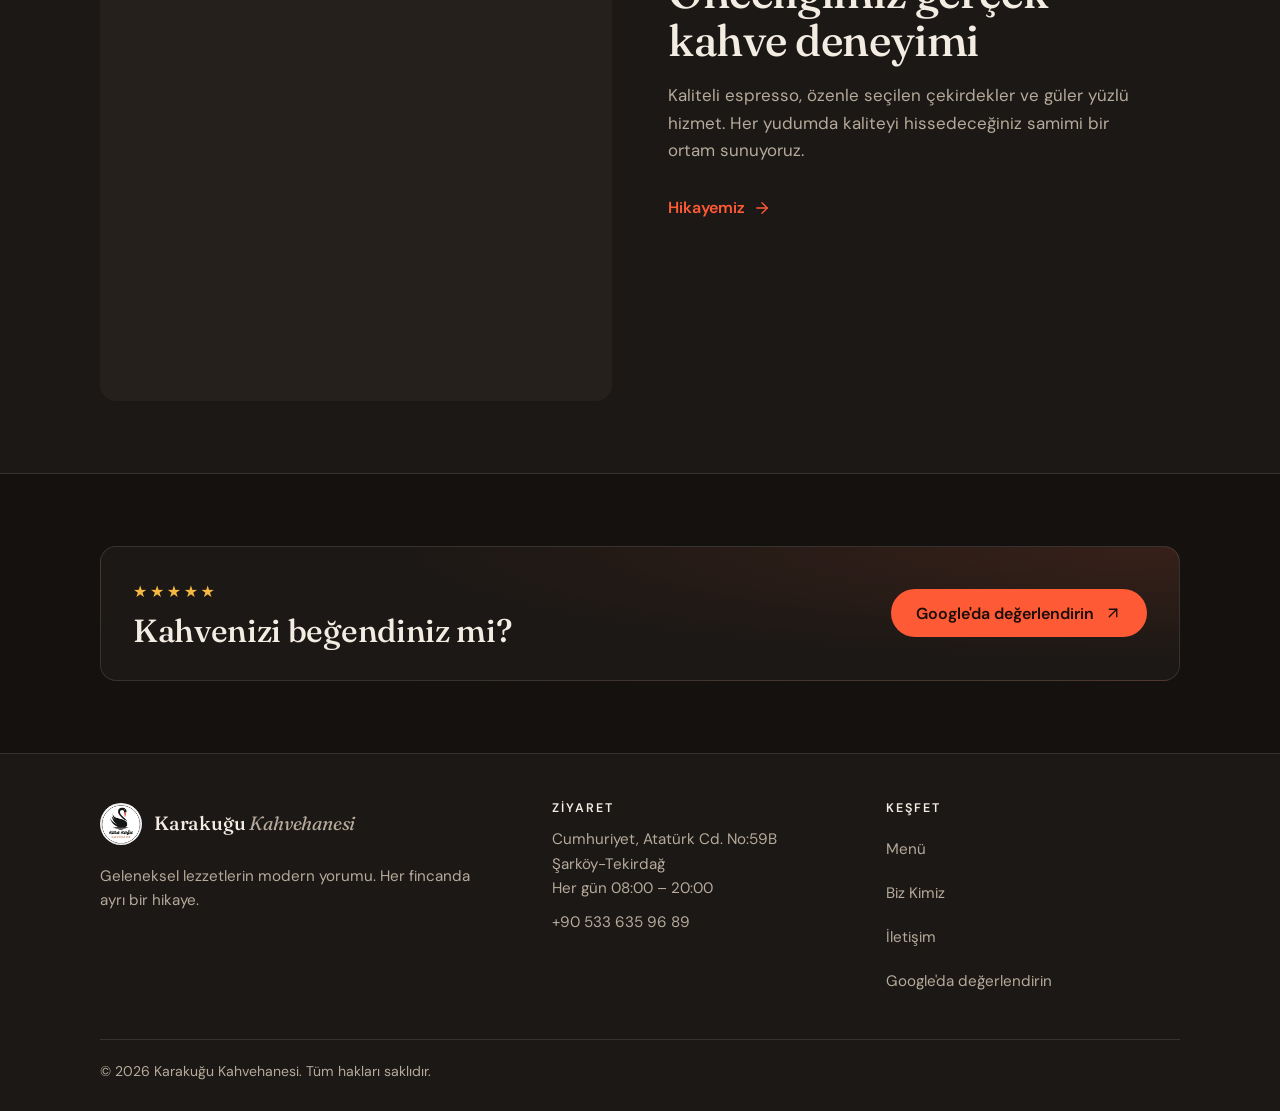
==== commit 7e7d7945: "redesign site: warm dark theme, list-style menu, mobile navigation - new visual system (Fraunces + D" ====
--- a/index.html
+++ b/index.html
@@ -5,50 +5,197 @@
     <meta charset="UTF-8">
     <meta name="viewport" content="width=device-width, initial-scale=1.0">
     <title>Karakuğu Kahvehanesi | Bi kahve?</title>
+    <meta name="description" content="Şarköy'de kaliteli espresso ve gerçek kahve deneyimi. Karakuğu Kahvehanesi her gün 08:00 – 20:00 arası açık.">
+    <meta name="theme-color" content="#14110f">
+    <link rel="canonical" href="https://www.karakugukahvehanesi.com/">
+    <meta property="og:type" content="website">
+    <meta property="og:title" content="Karakuğu Kahvehanesi | Bi kahve?">
+    <meta property="og:description" content="Şarköy'de kaliteli espresso ve gerçek kahve deneyimi. Karakuğu Kahvehanesi her gün 08:00 – 20:00 arası açık.">
+    <meta property="og:image" content="https://www.karakugukahvehanesi.com/assets/logo.png">
     <link rel="icon" type="image/png" href="/assets/logo.png">
+    <script>document.documentElement.classList.add('js');</script>
     <!-- Fonts -->
     <link rel="preconnect" href="https://fonts.googleapis.com">
     <link rel="preconnect" href="https://fonts.gstatic.com" crossorigin>
     <link
-        href="https://fonts.googleapis.com/css2?family=Inter:wght@300;400;600&family=Playfair+Display:wght@700&display=swap"
+        href="https://fonts.googleapis.com/css2?family=DM+Sans:opsz,wght@9..40,400..700&family=Fraunces:ital,opsz,wght@0,9..144,400..700;1,9..144,400..700&display=swap"
         rel="stylesheet">
-    <link rel="stylesheet" href="/style.css?v=4">
-    <!-- Font Awesome for Icons -->
-    <link rel="stylesheet" href="https://cdnjs.cloudflare.com/ajax/libs/font-awesome/6.0.0/css/all.min.css">
+    <link rel="stylesheet" href="/style.css?v=16">
+    <script src="/script.js?v=16" defer></script>
 </head>
 
 <body>
+    <a class="skip-link" href="#main">İçeriğe geç</a>
 
     <!-- Header -->
-    <header>
-        <div class="container">
-            <nav>
-                <a href="/" class="logo">
-                    <img src="/assets/logo.png" alt="Karakuğu Logo">
-                    <span>Karakuğu Kahvehanesi</span>
-                </a>
-                <ul class="nav-links">
-                    <li><a href="/">Ana Sayfa</a></li>
-                    <li><a href="/about">Biz Kimiz</a></li>
-                    <li><a href="/menu">Menü</a></li>
-                    <li><a href="/contact">İletişim</a></li>
+    <header class="site-header">
+        <div class="container nav">
+            <a href="/" class="brand" aria-label="Karakuğu Kahvehanesi, ana sayfa">
+                <img src="/assets/logo.png" alt="" width="42" height="42">
+                <span>Karakuğu <em>Kahvehanesi</em></span>
+            </a>
+            <button class="nav-toggle" type="button" aria-expanded="false" aria-controls="site-nav"
+                aria-label="Menüyü aç">
+                <svg class="icon icon-open" viewBox="0 0 24 24" aria-hidden="true" focusable="false"><path d="M4 7h16"/><path d="M4 12h16"/><path d="M4 17h16"/></svg>
+                <svg class="icon icon-close" viewBox="0 0 24 24" aria-hidden="true" focusable="false"><path d="M18 6 6 18"/><path d="m6 6 12 12"/></svg>
+            </button>
+            <nav id="site-nav" class="site-nav" aria-label="Ana menü">
+                <ul>
+                    <li><a href="/" aria-current="page">Ana Sayfa</a></li>
+                    <li><a href="/about/">Biz Kimiz</a></li>
+                    <li><a href="/menu/">Menü</a></li>
+                    <li><a href="/contact/">İletişim</a></li>
                 </ul>
             </nav>
         </div>
     </header>
 
-    <!-- Hero Section -->
-    <section id="home" class="hero">
-        <div class="container hero-content">
-            <h1>Karakuğu<br>Kahvehanesi</h1>
-            <p>Geleneksel lezzetlerin modern yorumu. Her fincanda ayrı bir hikaye.</p>
-            <a href="/menu" class="btn">Menümüzü Keşfedin</a>
-        </div>
-    </section>
-
-    <footer>
+    <main id="main">
+        <!-- Hero -->
+        <section class="hero">
+            <img class="hero-bg" src="https://images.unsplash.com/photo-1509042239860-f550ce710b93?q=70&w=1600&auto=format&fit=crop" alt="" width="1600" height="1067" fetchpriority="high">
+            <div class="container">
+                <div class="hero-content">
+                    <span class="eyebrow">Şarköy · Tekirdağ</span>
+                    <h1>Karakuğu <em>Kahvehanesi</em></h1>
+                    <p class="hero-lead">Geleneksel lezzetlerin modern yorumu. Her fincanda ayrı bir hikaye.</p>
+                    <div class="hero-actions">
+                        <a href="/menu/" class="btn btn--primary">Menüyü Keşfedin <svg class="icon icon--sm" viewBox="0 0 24 24" aria-hidden="true" focusable="false"><path d="M5 12h14"/><path d="m12 5 7 7-7 7"/></svg></a>
+                        <a href="https://maps.google.com/?cid=2510651798186895767" class="btn btn--ghost" target="_blank" rel="noopener"><svg class="icon icon--sm" viewBox="0 0 24 24" aria-hidden="true" focusable="false"><path d="M20 10c0 4.993-5.539 10.193-7.399 11.799a1 1 0 0 1-1.202 0C9.539 20.193 4 14.993 4 10a8 8 0 0 1 16 0"/><circle cx="12" cy="10" r="3"/></svg> Yol Tarifi</a>
+                    </div>
+                </div>
+            </div>
+        </section>
+
+        <!-- Visit info -->
+        <section class="visit" aria-label="Ziyaret bilgileri">
+            <div class="container">
+                <div class="visit-grid">
+                    <div class="visit-item">
+                        <svg class="icon" viewBox="0 0 24 24" aria-hidden="true" focusable="false"><circle cx="12" cy="12" r="10"/><polyline points="12 6 12 12 16 14"/></svg>
+                        <div>
+                            <h2>Çalışma Saatleri</h2>
+                            <p>Her gün 08:00 – 20:00</p>
+                        </div>
+                    </div>
+                    <div class="visit-item">
+                        <svg class="icon" viewBox="0 0 24 24" aria-hidden="true" focusable="false"><path d="M20 10c0 4.993-5.539 10.193-7.399 11.799a1 1 0 0 1-1.202 0C9.539 20.193 4 14.993 4 10a8 8 0 0 1 16 0"/><circle cx="12" cy="10" r="3"/></svg>
+                        <div>
+                            <h2>Adres</h2>
+                            <p><a href="https://maps.google.com/?cid=2510651798186895767" target="_blank" rel="noopener">Cumhuriyet, Atatürk Cd. No:59B<br>Şarköy-Tekirdağ</a></p>
+                        </div>
+                    </div>
+                    <div class="visit-item">
+                        <svg class="icon" viewBox="0 0 24 24" aria-hidden="true" focusable="false"><path d="M22 16.92v3a2 2 0 0 1-2.18 2 19.79 19.79 0 0 1-8.63-3.07 19.5 19.5 0 0 1-6-6 19.79 19.79 0 0 1-3.07-8.67A2 2 0 0 1 4.11 2h3a2 2 0 0 1 2 1.72 12.84 12.84 0 0 0 .7 2.81 2 2 0 0 1-.45 2.11L8.09 9.91a16 16 0 0 0 6 6l1.27-1.27a2 2 0 0 1 2.11-.45 12.84 12.84 0 0 0 2.81.7A2 2 0 0 1 22 16.92z"/></svg>
+                        <div>
+                            <h2>Telefon</h2>
+                            <p><a href="tel:+905336359689">+90 533 635 96 89</a></p>
+                        </div>
+                    </div>
+                </div>
+            </div>
+        </section>
+
+        <!-- Menu categories -->
+        <section class="section">
+            <div class="container">
+                <div class="section-head reveal">
+                    <div>
+                        <span class="eyebrow">Menü</span>
+                        <h2>Bi kahve?</h2>
+                    </div>
+                    <a href="/menu/" class="text-link">Tüm menü <svg class="icon icon--sm" viewBox="0 0 24 24" aria-hidden="true" focusable="false"><path d="M5 12h14"/><path d="m12 5 7 7-7 7"/></svg></a>
+                </div>
+                <div class="cat-grid reveal">
+                    <a class="cat-card" href="/menu/#sicak-kahveler">
+                        <h3>Sıcak Kahveler</h3>
+                        <p>Espresso bazlılar, demlemeler ve Türk kahvesi.</p>
+                        <svg class="icon" viewBox="0 0 24 24" aria-hidden="true" focusable="false"><path d="M5 12h14"/><path d="m12 5 7 7-7 7"/></svg>
+                    </a>
+                    <a class="cat-card" href="/menu/#soguk-kahveler">
+                        <h3>Soğuk Kahveler</h3>
+                        <p>Cold brew, ice latte, frappé ve daha fazlası.</p>
+                        <svg class="icon" viewBox="0 0 24 24" aria-hidden="true" focusable="false"><path d="M5 12h14"/><path d="m12 5 7 7-7 7"/></svg>
+                    </a>
+                    <a class="cat-card" href="/menu/#caylar">
+                        <h3>Çay <span class="amp">&amp;</span> Sıcak İçecekler</h3>
+                        <p>Salep, sıcak çikolata, soğuk çay ve milkshake.</p>
+                        <svg class="icon" viewBox="0 0 24 24" aria-hidden="true" focusable="false"><path d="M5 12h14"/><path d="m12 5 7 7-7 7"/></svg>
+                    </a>
+                    <a class="cat-card" href="/menu/#soguk-icecekler">
+                        <h3>Soğuk İçecekler</h3>
+                        <p>Soda, Churchill ve su.</p>
+                        <svg class="icon" viewBox="0 0 24 24" aria-hidden="true" focusable="false"><path d="M5 12h14"/><path d="m12 5 7 7-7 7"/></svg>
+                    </a>
+                </div>
+            </div>
+        </section>
+
+        <!-- Story -->
+        <section class="section section--tint">
+            <div class="container">
+                <div class="split reveal">
+                    <div class="split-media">
+                        <img src="https://images.unsplash.com/photo-1497935586351-b67a49e012bf?q=70&w=1200&auto=format&fit=crop" alt="Ahşap tezgâh üzerinde taze öğütülmüş kahveyle dolu portafiltreler" width="1200" height="800" loading="lazy">
+                    </div>
+                    <div class="split-text">
+                        <span class="eyebrow">Biz Kimiz</span>
+                        <h2>Önceliğimiz gerçek kahve deneyimi</h2>
+                        <p>Kaliteli espresso, özenle seçilen çekirdekler ve güler yüzlü hizmet. Her yudumda kaliteyi
+                            hissedeceğiniz samimi bir ortam sunuyoruz.</p>
+                        <a href="/about/" class="text-link">Hikayemiz <svg class="icon icon--sm" viewBox="0 0 24 24" aria-hidden="true" focusable="false"><path d="M5 12h14"/><path d="m12 5 7 7-7 7"/></svg></a>
+                    </div>
+                </div>
+            </div>
+        </section>
+
+        <!-- Review -->
+        <section class="section">
+            <div class="container">
+                <div class="review-band reveal">
+                    <div>
+                        <span class="stars" aria-hidden="true">★★★★★</span>
+                        <h2>Kahvenizi beğendiniz mi?</h2>
+                    </div>
+                    <a href="https://maps.google.com/?cid=2510651798186895767" class="btn btn--primary" target="_blank" rel="noopener"
+                        aria-label="Karakuğu Kahvehanesi'ni Google'da değerlendirin">Google'da değerlendirin <svg class="icon icon--sm" viewBox="0 0 24 24" aria-hidden="true" focusable="false"><path d="M7 7h10v10"/><path d="M7 17 17 7"/></svg></a>
+                </div>
+            </div>
+        </section>
+    </main>
+
+    <footer class="site-footer">
         <div class="container">
-            <p>&copy; 2024 Karakuğu Kahvehanesi. Tüm hakları saklıdır.</p>
+            <div class="footer-grid">
+                <div class="footer-brand">
+                    <a href="/" class="brand" aria-label="Karakuğu Kahvehanesi, ana sayfa">
+                        <img src="/assets/logo.png" alt="" width="42" height="42" loading="lazy">
+                        <span>Karakuğu <em>Kahvehanesi</em></span>
+                    </a>
+                    <p>Geleneksel lezzetlerin modern yorumu. Her fincanda ayrı bir hikaye.</p>
+                </div>
+                <div>
+                    <h2>Ziyaret</h2>
+                    <address>
+                        Cumhuriyet, Atatürk Cd. No:59B<br>
+                        Şarköy-Tekirdağ<br>
+                        Her gün 08:00 – 20:00<br>
+                        <a href="tel:+905336359689">+90 533 635 96 89</a>
+                    </address>
+                </div>
+                <div>
+                    <h2>Keşfet</h2>
+                    <ul>
+                        <li><a href="/menu/">Menü</a></li>
+                        <li><a href="/about/">Biz Kimiz</a></li>
+                        <li><a href="/contact/">İletişim</a></li>
+                        <li><a href="https://maps.google.com/?cid=2510651798186895767" target="_blank" rel="noopener">Google'da değerlendirin</a></li>
+                    </ul>
+                </div>
+            </div>
+            <div class="footer-bottom">
+                <p>&copy; 2026 Karakuğu Kahvehanesi. Tüm hakları saklıdır.</p>
+            </div>
         </div>
     </footer>
 
--- a/style.css
+++ b/style.css
@@ -1,435 +1,1259 @@
+/* ==========================================================================
+   Karakuğu Kahvehanesi
+   Tokens → base → layout → components → pages → responsive
+   ========================================================================== */
+
 :root {
-    --primary-color: #1a1a1a;
-    --secondary-color: #f5f5f5;
-    --accent-color: #ff5733;
-    /* Orange-red from swan beak */
-    --text-color: #f5f5f5;
-    --muted-color: #a0a0a0;
-    --card-bg: #262626;
-    --font-heading: 'Playfair Display', serif;
-    --font-body: 'Inter', sans-serif;
+    /* Colour: warm espresso darks, cream text, swan-beak accent */
+    --bg: #14110f;
+    --surface: #1c1815;
+    --surface-2: #25201c;
+    --line: rgba(243, 236, 226, 0.12);
+    --line-strong: rgba(243, 236, 226, 0.24);
+    --text: #f3ece2;
+    --muted: #b5aa9b;
+    --accent: #ff5a36;
+    --accent-hover: #ff7655;
+    --accent-ink: #1a0d08;
+    --accent-soft: rgba(255, 90, 54, 0.12);
+    --star: #f5b942;
+
+    /* Type */
+    --font-display: 'Fraunces', Georgia, 'Times New Roman', serif;
+    --font-body: 'DM Sans', system-ui, -apple-system, 'Segoe UI', sans-serif;
+
+    /* Shape & rhythm */
+    --radius: 16px;
+    --radius-sm: 10px;
+    --container: 1120px;
+    --gutter: 20px;
+    --header-h: 68px;
+    --ease: cubic-bezier(0.2, 0.7, 0.2, 1);
+}
+
+/* --------------------------------------------------------------------------
+   Base
+   -------------------------------------------------------------------------- */
+
+*,
+*::before,
+*::after {
+    box-sizing: border-box;
 }
 
 * {
     margin: 0;
     padding: 0;
-    box-sizing: border-box;
+}
+
+html {
+    -webkit-text-size-adjust: 100%;
+    scroll-padding-top: calc(var(--header-h) + 16px);
 }
 
 body {
-    background-color: var(--primary-color);
-    color: var(--text-color);
+    background-color: var(--bg);
+    color: var(--text);
     font-family: var(--font-body);
+    font-size: 1rem;
     line-height: 1.6;
-    overflow-x: hidden;
+    min-height: 100vh;
+    min-height: 100dvh;
+    display: flex;
+    flex-direction: column;
+    overflow-x: clip;
+    -webkit-font-smoothing: antialiased;
+}
+
+main {
+    flex: 1;
+}
+
+img,
+svg,
+iframe {
+    display: block;
+    max-width: 100%;
+}
+
+/* width/height attributes only reserve space; CSS decides the rendered size */
+img {
+    height: auto;
 }
 
 h1,
 h2,
-h3,
-h4 {
-    font-family: var(--font-heading);
-    font-weight: 700;
+h3 {
+    font-family: var(--font-display);
+    font-weight: 500;
+    line-height: 1.1;
+    letter-spacing: -0.01em;
+    text-wrap: balance;
+}
+
+p {
+    text-wrap: pretty;
+}
+
+/* The display face has a very ornate ampersand; headings borrow the body one */
+.amp {
+    font-family: var(--font-body);
+    font-weight: 400;
+    font-size: 0.86em;
 }
 
 a {
+    color: inherit;
     text-decoration: none;
-    color: inherit;
-    transition: 0.3s ease;
-}
-
-/* Utilities */
+}
+
+ul {
+    list-style: none;
+}
+
+:focus-visible {
+    outline: 2px solid var(--accent);
+    outline-offset: 3px;
+    border-radius: 4px;
+}
+
+::selection {
+    background: var(--accent);
+    color: var(--accent-ink);
+}
+
+.skip-link {
+    position: absolute;
+    left: 16px;
+    top: -100px;
+    z-index: 200;
+    padding: 10px 16px;
+    background: var(--accent);
+    color: var(--accent-ink);
+    font-weight: 600;
+    border-radius: var(--radius-sm);
+}
+
+.skip-link:focus {
+    top: 12px;
+}
+
+/* --------------------------------------------------------------------------
+   Layout helpers
+   -------------------------------------------------------------------------- */
+
 .container {
-    max-width: 1200px;
+    width: 100%;
+    max-width: var(--container);
     margin: 0 auto;
-    padding: 0 20px;
-}
-
-.btn {
+    padding: 0 var(--gutter);
+}
+
+.section {
+    padding: 72px 0;
+}
+
+.section--tint {
+    background: var(--surface);
+    border-block: 1px solid var(--line);
+}
+
+.eyebrow {
     display: inline-block;
-    padding: 12px 30px;
-    background-color: var(--accent-color);
-    color: white;
-    font-weight: 600;
-    border-radius: 50px;
-    font-size: 1rem;
-    letter-spacing: 0.5px;
-}
-
-.btn:hover {
-    transform: translateY(-2px);
-    box-shadow: 0 5px 15px rgba(255, 87, 51, 0.4);
-}
-
-/* Header */
-header {
-    padding: 20px 0;
-    position: fixed;
-    width: 100%;
-    top: 0;
-    z-index: 100;
-    background: rgba(26, 26, 26, 0.9);
-    backdrop-filter: blur(10px);
-    border-bottom: 1px solid rgba(255, 255, 255, 0.1);
-}
-
-nav {
-    display: flex;
-    justify-content: space-between;
-    align-items: center;
-}
-
-.logo {
-    display: flex;
-    align-items: center;
-    gap: 10px;
-    font-family: var(--font-heading);
-    font-size: 1.5rem;
-}
-
-.logo img {
-    height: 50px;
-    width: auto;
-    border-radius: 50%;
-}
-
-.nav-links {
-    display: flex;
-    gap: 30px;
-    list-style: none;
-}
-
-.nav-links a:hover {
-    color: var(--accent-color);
-}
-
-.mobile-menu-btn {
-    display: none;
-    font-size: 1.5rem;
-}
-
-/* Hero Section */
-.hero {
-    height: 100vh;
-    display: flex;
-    align-items: center;
-    justify-content: center;
-    text-align: center;
-    padding-top: 80px;
-    background: linear-gradient(rgba(0, 0, 0, 0.7), rgba(0, 0, 0, 0.7)), url('https://images.unsplash.com/photo-1509042239860-f550ce710b93?q=80&w=2574&auto=format&fit=crop');
-    background-size: cover;
-    background-position: center;
-}
-
-.hero-content h1 {
-    font-size: 4rem;
-    margin-bottom: 1rem;
-    line-height: 1.1;
-}
-
-.hero-content p {
-    font-size: 1.25rem;
-    color: var(--muted-color);
-    margin-bottom: 2rem;
-    max-width: 600px;
-    margin-left: auto;
-    margin-right: auto;
-}
-
-/* Section Common */
-section {
-    padding: 80px 0;
-}
-
-.section-title {
-    font-size: 2.5rem;
-    text-align: center;
-    margin-bottom: 3rem;
-    color: var(--accent-color);
-}
-
-/* Biz Kimiz */
-.about-grid {
-    display: grid;
-    grid-template-columns: 1fr 1fr;
-    gap: 50px;
-    align-items: center;
-}
-
-.about-text p {
-    margin-bottom: 1.5rem;
-    color: var(--muted-color);
-}
-
-/* Contact */
-.contact {
-    background-color: var(--card-bg);
-}
-
-.contact-grid {
-    display: grid;
-    grid-template-columns: repeat(auto-fit, minmax(300px, 1fr));
-    gap: 30px;
-    text-align: center;
-}
-
-.contact-item {
-    padding: 30px;
-    background: var(--primary-color);
-    border-radius: 10px;
-    border: 1px solid rgba(255, 255, 255, 0.05);
-}
-
-.contact-item h3 {
-    margin-bottom: 15px;
-    color: var(--accent-color);
-}
-
-/* Menu Page */
-.page-header {
-    padding: 100px 0 40px;
-    text-align: center;
-    background-color: var(--card-bg);
-}
-
-.menu-category {
-    margin-bottom: 60px;
-}
-
-.menu-category h2 {
-    font-family: var(--font-body);
-    font-size: 0.8rem;
+    font-size: 0.78rem;
     font-weight: 600;
     letter-spacing: 0.18em;
     text-transform: uppercase;
-    color: var(--accent-color);
-    margin-bottom: 18px;
-    padding: 6px 14px;
-    background: rgba(255, 87, 51, 0.08);
-    border: 1px solid rgba(255, 87, 51, 0.25);
+    color: var(--accent);
+}
+
+.section-head {
+    display: flex;
+    align-items: flex-end;
+    justify-content: space-between;
+    gap: 24px;
+    margin-bottom: 36px;
+}
+
+.section-head h2 {
+    font-size: clamp(1.9rem, 4.2vw, 2.75rem);
+    margin-top: 10px;
+}
+
+.icon {
+    width: 22px;
+    height: 22px;
+    flex: none;
+    fill: none;
+    stroke: currentColor;
+    stroke-width: 1.75;
+    stroke-linecap: round;
+    stroke-linejoin: round;
+}
+
+.icon--sm {
+    width: 18px;
+    height: 18px;
+}
+
+/* --------------------------------------------------------------------------
+   Buttons & links
+   -------------------------------------------------------------------------- */
+
+.btn {
+    display: inline-flex;
+    align-items: center;
+    justify-content: center;
+    gap: 10px;
+    min-height: 48px;
+    padding: 12px 24px;
+    border: 1px solid transparent;
     border-radius: 999px;
+    font-family: var(--font-body);
+    font-size: 1rem;
+    font-weight: 600;
+    line-height: 1.2;
+    cursor: pointer;
+    touch-action: manipulation;
+    transition: background-color 0.2s var(--ease), border-color 0.2s var(--ease), color 0.2s var(--ease), transform 0.2s var(--ease);
+}
+
+.btn:active {
+    transform: scale(0.97);
+}
+
+.btn--primary {
+    background: var(--accent);
+    color: var(--accent-ink);
+}
+
+.btn--primary:hover {
+    background: var(--accent-hover);
+}
+
+.btn--ghost {
+    border-color: var(--line-strong);
+    color: var(--text);
+    background: rgba(20, 17, 15, 0.35);
+}
+
+.btn--ghost:hover {
+    border-color: var(--text);
+}
+
+.text-link {
+    display: inline-flex;
+    align-items: center;
+    gap: 8px;
+    min-height: 44px;
+    font-weight: 600;
+    color: var(--accent);
+    transition: color 0.2s var(--ease), gap 0.2s var(--ease);
+}
+
+.text-link:hover {
+    color: var(--accent-hover);
+    gap: 12px;
+}
+
+/* --------------------------------------------------------------------------
+   Header & navigation
+   -------------------------------------------------------------------------- */
+
+.site-header {
+    position: fixed;
+    inset: 0 0 auto 0;
+    z-index: 100;
+    height: var(--header-h);
+    background: rgba(20, 17, 15, 0.86);
+    -webkit-backdrop-filter: blur(14px);
+    backdrop-filter: blur(14px);
+    border-bottom: 1px solid var(--line);
+}
+
+.nav {
+    height: 100%;
+    display: flex;
+    align-items: center;
+    justify-content: space-between;
+    gap: 16px;
+}
+
+.brand {
+    display: inline-flex;
+    align-items: center;
+    gap: 12px;
+    min-height: 44px;
+    font-family: var(--font-display);
+    font-size: 1.2rem;
+    font-weight: 500;
+    letter-spacing: -0.01em;
+    white-space: nowrap;
+}
+
+.brand img {
+    width: 42px;
+    height: 42px;
+    border-radius: 50%;
+    object-fit: cover;
+}
+
+.brand em {
+    font-style: italic;
+    font-weight: 400;
+    color: var(--muted);
+}
+
+.site-nav ul {
+    display: flex;
+    align-items: center;
+    gap: 4px;
+}
+
+.site-nav a {
+    position: relative;
+    display: inline-flex;
+    align-items: center;
+    min-height: 44px;
+    padding: 0 14px;
+    font-size: 0.95rem;
+    font-weight: 500;
+    color: var(--muted);
+    border-radius: 999px;
+    transition: color 0.2s var(--ease), background-color 0.2s var(--ease);
+}
+
+.site-nav a:hover {
+    color: var(--text);
+}
+
+.site-nav a[aria-current="page"] {
+    color: var(--text);
+}
+
+.site-nav a[aria-current="page"]::after {
+    content: "";
+    position: absolute;
+    left: 14px;
+    right: 14px;
+    bottom: 6px;
+    height: 2px;
+    border-radius: 2px;
+    background: var(--accent);
+}
+
+.nav-toggle {
+    display: none;
+    width: 44px;
+    height: 44px;
+    align-items: center;
+    justify-content: center;
+    background: transparent;
+    border: 1px solid var(--line-strong);
+    border-radius: 12px;
+    color: var(--text);
+    cursor: pointer;
+    touch-action: manipulation;
+}
+
+.nav-toggle .icon-close {
+    display: none;
+}
+
+.nav-toggle[aria-expanded="true"] .icon-open {
+    display: none;
+}
+
+.nav-toggle[aria-expanded="true"] .icon-close {
+    display: block;
+}
+
+/* --------------------------------------------------------------------------
+   Hero (home)
+   -------------------------------------------------------------------------- */
+
+.hero {
+    position: relative;
+    isolation: isolate;
+    min-height: min(86vh, 820px);
+    min-height: min(86svh, 820px);
+    display: flex;
+    align-items: flex-end;
+    padding: calc(var(--header-h) + 56px) 0 96px;
+}
+
+.hero-bg {
+    position: absolute;
+    inset: 0;
+    z-index: -2;
+    width: 100%;
+    height: 100%;
+    object-fit: cover;
+}
+
+.hero::before {
+    content: "";
+    position: absolute;
+    inset: 0;
+    z-index: -1;
+    background:
+        linear-gradient(to top, var(--bg) 0%, rgba(20, 17, 15, 0.82) 38%, rgba(20, 17, 15, 0.45) 100%),
+        linear-gradient(to right, rgba(20, 17, 15, 0.7), rgba(20, 17, 15, 0));
+}
+
+.hero-content {
+    max-width: 680px;
+}
+
+.hero h1 {
+    font-size: clamp(2.9rem, 9.5vw, 5.75rem);
+    line-height: 0.98;
+    letter-spacing: -0.025em;
+    margin: 18px 0 22px;
+}
+
+.hero h1 em {
+    display: block;
+    font-style: italic;
+    font-weight: 400;
+    color: var(--accent);
+}
+
+.hero-lead {
+    max-width: 30em;
+    font-size: clamp(1.05rem, 2.2vw, 1.25rem);
+    color: var(--text);
+    opacity: 0.86;
+}
+
+.hero-actions {
+    display: flex;
+    flex-wrap: wrap;
+    gap: 12px;
+    margin-top: 32px;
+}
+
+/* Visit strip that overlaps the hero bottom */
+.visit {
+    position: relative;
+    z-index: 1;
+    margin-top: -48px;
+}
+
+.visit-grid {
+    display: grid;
+    grid-template-columns: repeat(3, 1fr);
+    background: var(--surface);
+    border: 1px solid var(--line);
+    border-radius: var(--radius);
+    overflow: hidden;
+}
+
+.visit-item {
+    display: flex;
+    gap: 14px;
+    padding: 24px;
+    border-left: 1px solid var(--line);
+}
+
+.visit-item:first-child {
+    border-left: 0;
+}
+
+.visit-item .icon {
+    margin-top: 2px;
+    color: var(--accent);
+}
+
+.visit-item h2 {
+    font-family: var(--font-body);
+    font-size: 0.78rem;
+    font-weight: 600;
+    letter-spacing: 0.16em;
+    text-transform: uppercase;
+    color: var(--muted);
+    margin-bottom: 6px;
+}
+
+.visit-item p,
+.visit-item a {
+    font-size: 1rem;
+    font-weight: 500;
+    line-height: 1.45;
+}
+
+.visit-item a {
     display: inline-block;
-}
-
-.menu-grid {
+    padding-block: 12px;
+    margin-block: -12px;
+    transition: color 0.2s var(--ease);
+}
+
+.visit-item a:hover {
+    color: var(--accent);
+}
+
+/* Category cards */
+.cat-grid {
     display: grid;
-    grid-template-columns: repeat(auto-fill, minmax(280px, 1fr));
-    gap: 20px;
-}
-
-.menu-item {
-    background: var(--card-bg);
-    padding: 20px;
-    border-radius: 8px;
-    transition: 0.3s;
-    border: 1px solid rgba(255, 255, 255, 0.05);
-}
-
-.menu-item:hover {
-    border-color: var(--accent-color);
-    transform: translateY(-5px);
-}
-
-.item-header {
-    display: flex;
+    grid-template-columns: repeat(4, 1fr);
+    gap: 16px;
+}
+
+.cat-card {
+    position: relative;
+    display: flex;
+    flex-direction: column;
+    gap: 10px;
+    min-height: 168px;
+    padding: 22px;
+    background: var(--surface);
+    border: 1px solid var(--line);
+    border-radius: var(--radius);
+    transition: border-color 0.25s var(--ease), background-color 0.25s var(--ease), transform 0.25s var(--ease);
+}
+
+.cat-card:hover {
+    border-color: var(--accent);
+    background: var(--surface-2);
+    transform: translateY(-3px);
+}
+
+.cat-card h3 {
+    font-size: 1.4rem;
+}
+
+.cat-card p {
+    font-size: 0.93rem;
+    color: var(--muted);
+    line-height: 1.5;
+}
+
+.cat-card .icon {
+    margin-top: auto;
+    color: var(--muted);
+    transition: color 0.25s var(--ease), transform 0.25s var(--ease);
+}
+
+.cat-card:hover .icon {
+    color: var(--accent);
+    transform: translateX(4px);
+}
+
+/* Story teaser (home) + about */
+.split {
+    display: grid;
+    grid-template-columns: 1fr 1fr;
+    gap: 56px;
+    align-items: center;
+}
+
+.split-media img {
+    width: 100%;
+    aspect-ratio: 4 / 5;
+    object-fit: cover;
+    border-radius: var(--radius);
+    background: var(--surface-2);
+}
+
+.split-text h2 {
+    font-size: clamp(1.9rem, 4.2vw, 2.75rem);
+    margin: 10px 0 18px;
+}
+
+.split-text p {
+    color: var(--muted);
+    font-size: 1.06rem;
+    max-width: 34em;
+}
+
+.split-text .text-link,
+.split-text .btn {
+    margin-top: 22px;
+}
+
+.values {
+    display: grid;
+    gap: 2px;
+    margin-top: 28px;
+    border-top: 1px solid var(--line);
+}
+
+.values li {
+    display: flex;
+    align-items: center;
+    gap: 14px;
+    padding: 16px 0;
+    border-bottom: 1px solid var(--line);
+    font-weight: 500;
+}
+
+.values .icon {
+    color: var(--accent);
+}
+
+/* Review band */
+.review-band {
+    display: flex;
+    align-items: center;
     justify-content: space-between;
-    margin-bottom: 10px;
-    font-weight: 700;
-    font-family: var(--font-heading);
-    font-size: 1.2rem;
-}
-
-.item-desc {
-    color: var(--muted-color);
+    gap: 24px;
+    flex-wrap: wrap;
+    padding: 32px;
+    background:
+        radial-gradient(120% 140% at 100% 0%, var(--accent-soft), transparent 60%),
+        var(--surface);
+    border: 1px solid var(--line);
+    border-radius: var(--radius);
+}
+
+.review-band h2 {
+    font-size: clamp(1.5rem, 3.2vw, 2rem);
+    margin-top: 8px;
+}
+
+.stars {
+    color: var(--star);
+    letter-spacing: 0.16em;
+    font-size: 1rem;
+}
+
+/* --------------------------------------------------------------------------
+   Inner page header
+   -------------------------------------------------------------------------- */
+
+.page-header {
+    padding: calc(var(--header-h) + 56px) 0 44px;
+    background:
+        radial-gradient(90% 120% at 100% 0%, var(--accent-soft), transparent 55%),
+        var(--surface);
+    border-bottom: 1px solid var(--line);
+}
+
+.page-header h1 {
+    font-size: clamp(2.5rem, 7vw, 4.25rem);
+    letter-spacing: -0.02em;
+    margin-top: 12px;
+}
+
+.page-header p {
+    margin-top: 12px;
+    font-size: 1.08rem;
+    color: var(--muted);
+    max-width: 32em;
+}
+
+/* Rate bar (menu) */
+.rate-bar {
+    max-width: 100%;
+    display: inline-flex;
+    align-items: center;
+    gap: 10px;
+    min-height: 44px;
+    padding: 8px 16px;
+    margin-bottom: 24px;
+    border: 1px solid var(--line-strong);
+    border-radius: 999px;
     font-size: 0.9rem;
+    font-weight: 500;
+    white-space: nowrap;
+    transition: border-color 0.2s var(--ease), background-color 0.2s var(--ease);
+}
+
+.rate-bar:hover {
+    border-color: var(--accent);
+    background: var(--accent-soft);
+}
+
+.rate-bar .icon {
+    color: var(--accent);
+}
+
+/* --------------------------------------------------------------------------
+   Menu
+   -------------------------------------------------------------------------- */
+
+.menu-nav {
+    position: sticky;
+    top: var(--header-h);
+    z-index: 50;
+    background: rgba(20, 17, 15, 0.92);
+    -webkit-backdrop-filter: blur(14px);
+    backdrop-filter: blur(14px);
+    border-bottom: 1px solid var(--line);
+}
+
+.menu-nav .container {
+    padding: 0;
+}
+
+.menu-nav ul {
+    display: flex;
+    gap: 8px;
+    padding: 12px var(--gutter);
+    scroll-padding-inline: var(--gutter);
+    overflow-x: auto;
+    scrollbar-width: none;
+    -webkit-overflow-scrolling: touch;
+}
+
+.menu-nav ul::-webkit-scrollbar {
+    display: none;
+}
+
+.menu-nav a {
+    display: inline-flex;
+    align-items: center;
+    min-height: 44px;
+    padding: 0 18px;
+    border: 1px solid var(--line-strong);
+    border-radius: 999px;
+    font-size: 0.95rem;
+    font-weight: 500;
+    color: var(--muted);
+    white-space: nowrap;
+    transition: background-color 0.2s var(--ease), border-color 0.2s var(--ease), color 0.2s var(--ease);
+}
+
+.menu-nav a:hover {
+    color: var(--text);
+    border-color: var(--text);
+}
+
+.menu-nav a.is-active {
+    background: var(--accent);
+    border-color: var(--accent);
+    color: var(--accent-ink);
+    font-weight: 600;
+}
+
+.menu-body {
+    padding: 16px 0 88px;
+}
+
+.menu-section {
+    padding-top: 48px;
+    /* html already has scroll-padding for the header; this adds the category bar */
+    scroll-margin-top: 44px;
+}
+
+.menu-section > h2 {
+    font-size: clamp(1.9rem, 5vw, 2.6rem);
+    padding-bottom: 16px;
+    border-bottom: 1px solid var(--line-strong);
+}
+
+.menu-group {
+    margin-top: 28px;
+}
+
+.menu-group h3 {
+    font-family: var(--font-body);
+    font-size: 0.78rem;
+    font-weight: 600;
+    letter-spacing: 0.18em;
+    text-transform: uppercase;
+    color: var(--accent);
+    margin-bottom: 6px;
+}
+
+.menu-list {
+    columns: 2;
+    column-gap: 64px;
+}
+
+.menu-list li {
+    display: flex;
+    align-items: baseline;
+    gap: 10px;
+    min-height: 48px;
+    padding: 12px 0;
+    break-inside: avoid;
+    border-bottom: 1px solid var(--line);
+}
+
+.item-name {
+    font-size: 1.06rem;
+    font-weight: 500;
+}
+
+.leader {
+    flex: 1;
+    min-width: 20px;
+    border-bottom: 1px dotted var(--line-strong);
+    transform: translateY(-4px);
 }
 
 .price {
-    color: var(--accent-color);
-}
-
-/* Footer */
-footer {
-    padding: 40px 0;
-    text-align: center;
-    border-top: 1px solid rgba(255, 255, 255, 0.1);
-    color: var(--muted-color);
-    font-size: 0.9rem;
-}
-
-/* Rate Us CTA */
-.rate-cta {
-    padding: 40px 0 0;
-}
-
-.rate-cta-card {
-    display: flex;
-    align-items: center;
-    gap: 20px;
-    max-width: 680px;
-    margin: 0 auto;
-    padding: 18px 24px;
-    background: linear-gradient(135deg, rgba(255, 87, 51, 0.14) 0%, rgba(255, 87, 51, 0.04) 100%);
-    border: 1px solid rgba(255, 87, 51, 0.35);
-    border-radius: 14px;
-    color: var(--text-color);
-    transition: 0.3s ease;
-}
-
-.rate-cta-card:hover {
-    transform: translateY(-2px);
-    border-color: var(--accent-color);
-    box-shadow: 0 6px 20px rgba(255, 87, 51, 0.18);
-}
-
-.rate-cta-stars {
-    color: #fbbf24;
-    font-size: 1.4rem;
-    letter-spacing: 0.15em;
-    flex-shrink: 0;
-}
-
-.rate-cta-text {
-    display: flex;
-    flex-direction: column;
-    gap: 2px;
-    text-align: left;
-    flex: 1;
-    min-width: 0;
-}
-
-.rate-cta-text strong {
-    font-family: var(--font-heading);
-    font-size: 1.1rem;
-    line-height: 1.2;
-}
-
-.rate-cta-text span {
-    color: var(--muted-color);
-    font-size: 0.85rem;
-}
-
-.rate-cta-action {
+    font-weight: 600;
+    color: var(--accent);
+    white-space: nowrap;
+    font-variant-numeric: tabular-nums;
+}
+
+.extras {
+    margin-top: 36px;
+    padding: 24px;
+    background: var(--surface);
+    border: 1px solid var(--line);
+    border-radius: var(--radius);
+}
+
+.extras-head {
+    display: flex;
+    align-items: center;
+    justify-content: space-between;
+    gap: 16px;
+    flex-wrap: wrap;
+}
+
+.extras-head h3 {
+    font-size: 1.3rem;
+}
+
+.extras-head .price {
+    padding: 6px 12px;
+    background: var(--accent-soft);
+    border-radius: 999px;
+    font-size: 0.92rem;
+}
+
+.chips {
+    display: flex;
+    flex-wrap: wrap;
+    gap: 8px;
+    margin-top: 16px;
+}
+
+.chips li {
+    padding: 8px 14px;
+    border: 1px solid var(--line-strong);
+    border-radius: 999px;
+    font-size: 0.95rem;
+    line-height: 1.3;
+}
+
+/* --------------------------------------------------------------------------
+   Contact
+   -------------------------------------------------------------------------- */
+
+.contact-layout {
+    display: grid;
+    grid-template-columns: minmax(0, 5fr) minmax(0, 7fr);
+    gap: 32px;
+    align-items: stretch;
+}
+
+.contact-list {
+    display: grid;
+    gap: 12px;
+    align-content: start;
+}
+
+.contact-card {
+    display: flex;
+    gap: 16px;
+    padding: 22px;
+    background: var(--surface);
+    border: 1px solid var(--line);
+    border-radius: var(--radius);
+}
+
+.contact-card .icon-wrap {
+    display: grid;
+    place-items: center;
+    flex: none;
+    width: 44px;
+    height: 44px;
+    border-radius: 12px;
+    background: var(--accent-soft);
+    color: var(--accent);
+}
+
+.contact-card h2 {
+    font-family: var(--font-body);
+    font-size: 0.78rem;
+    font-weight: 600;
+    letter-spacing: 0.16em;
+    text-transform: uppercase;
+    color: var(--muted);
+    margin-bottom: 6px;
+}
+
+.contact-card p {
+    font-size: 1.04rem;
+    line-height: 1.5;
+}
+
+.contact-card .sub {
+    color: var(--muted);
+    font-size: 0.95rem;
+}
+
+.contact-card .tel {
     display: inline-flex;
     align-items: center;
-    gap: 8px;
-    padding: 10px 18px;
-    background: var(--accent-color);
-    color: #fff;
-    border-radius: 999px;
+    min-height: 44px;
+    font-family: var(--font-display);
+    font-size: 1.35rem;
+    transition: color 0.2s var(--ease);
+}
+
+.contact-card .tel:hover {
+    color: var(--accent);
+}
+
+.hours {
+    display: grid;
+    grid-template-columns: auto auto;
+    justify-content: start;
+    column-gap: 20px;
+    row-gap: 2px;
+    font-size: 1.04rem;
+    font-variant-numeric: tabular-nums;
+}
+
+.hours dt {
+    color: var(--muted);
+}
+
+.map {
+    min-height: 420px;
+    border: 1px solid var(--line);
+    border-radius: var(--radius);
+    overflow: hidden;
+    background: var(--surface);
+}
+
+.map iframe {
+    width: 100%;
+    height: 100%;
+    min-height: 420px;
+    border: 0;
+}
+
+/* --------------------------------------------------------------------------
+   Footer
+   -------------------------------------------------------------------------- */
+
+.site-footer {
+    margin-top: auto;
+    background: var(--surface);
+    border-top: 1px solid var(--line);
+    color: var(--muted);
+    font-size: 0.95rem;
+}
+
+.footer-grid {
+    display: grid;
+    grid-template-columns: 1.4fr 1fr 1fr;
+    gap: 40px;
+    padding: 48px 0 36px;
+}
+
+.footer-brand .brand {
+    color: var(--text);
+}
+
+.footer-brand p {
+    margin-top: 12px;
+    max-width: 26em;
+}
+
+.site-footer h2 {
+    font-family: var(--font-body);
+    font-size: 0.78rem;
     font-weight: 600;
-    font-size: 0.9rem;
-    flex-shrink: 0;
-    white-space: nowrap;
-}
-
-@media (max-width: 600px) {
-    .rate-cta-card {
+    letter-spacing: 0.16em;
+    text-transform: uppercase;
+    color: var(--text);
+    margin-bottom: 12px;
+}
+
+.site-footer li a {
+    display: inline-flex;
+    align-items: center;
+    min-height: 44px;
+    transition: color 0.2s var(--ease);
+}
+
+.site-footer a:hover {
+    color: var(--accent);
+}
+
+.site-footer address {
+    font-style: normal;
+    line-height: 1.6;
+}
+
+.site-footer address a {
+    display: inline-flex;
+    align-items: center;
+    min-height: 44px;
+}
+
+.footer-bottom {
+    padding: 20px 0 28px;
+    border-top: 1px solid var(--line);
+    font-size: 0.88rem;
+}
+
+/* --------------------------------------------------------------------------
+   Motion
+   -------------------------------------------------------------------------- */
+
+@media (prefers-reduced-motion: no-preference) {
+    html {
+        scroll-behavior: smooth;
+    }
+
+    .js .reveal {
+        opacity: 0;
+        transform: translateY(14px);
+        transition: opacity 0.6s var(--ease), transform 0.6s var(--ease);
+    }
+
+    .js .reveal.is-in {
+        opacity: 1;
+        transform: none;
+    }
+}
+
+@media (prefers-reduced-motion: reduce) {
+    *,
+    *::before,
+    *::after {
+        transition-duration: 0.01ms !important;
+        animation-duration: 0.01ms !important;
+    }
+}
+
+/* --------------------------------------------------------------------------
+   Responsive
+   -------------------------------------------------------------------------- */
+
+@media (max-width: 960px) {
+    .cat-grid {
+        grid-template-columns: repeat(2, 1fr);
+    }
+
+    .split {
+        gap: 36px;
+    }
+
+    .contact-layout {
+        grid-template-columns: 1fr;
+    }
+}
+
+@media (max-width: 800px) {
+    :root {
+        --header-h: 64px;
+    }
+
+    .nav-toggle {
+        display: inline-flex;
+    }
+
+    /* Without JS the links stay visible as a wrapped row */
+    .js .site-nav {
+        position: absolute;
+        top: 100%;
+        left: 0;
+        right: 0;
+        display: none;
+        padding: 8px var(--gutter) 16px;
+        background: var(--bg);
+        border-bottom: 1px solid var(--line);
+        box-shadow: 0 24px 40px rgba(0, 0, 0, 0.45);
+    }
+
+    .js .site-nav.is-open {
+        display: block;
+        animation: nav-in 0.22s var(--ease);
+    }
+
+    .js .site-nav ul {
         flex-direction: column;
-        text-align: center;
-        gap: 12px;
-        padding: 22px 20px;
-    }
-
-    .rate-cta-text {
-        text-align: center;
-    }
-}
-
-/* Tabs */
-.tabs-container {
-    display: flex;
-    justify-content: center;
-    gap: 15px;
-    margin-bottom: 40px;
-    flex-wrap: wrap;
-    /* Wrap on very small screens */
-}
-
-.tab-btn {
-    background: transparent;
-    border: 1px solid var(--accent-color);
-    color: var(--text-color);
-    padding: 10px 25px;
-    border-radius: 30px;
-    cursor: pointer;
-    font-size: 1rem;
-    font-family: var(--font-body);
-    transition: 0.3s;
-}
-
-.tab-btn:hover,
-.tab-btn.active {
-    background-color: var(--accent-color);
-    color: white;
-}
-
-.menu-category-content {
-    display: none;
-    animation: fadeIn 0.5s ease;
-}
-
-.menu-category-content.active {
-    display: block;
-}
-
-@keyframes fadeIn {
+        align-items: stretch;
+        gap: 0;
+    }
+
+    .js .site-nav a {
+        width: 100%;
+        min-height: 52px;
+        padding: 0 4px;
+        font-size: 1.1rem;
+        border-radius: 0;
+        border-bottom: 1px solid var(--line);
+    }
+
+    .js .site-nav li:last-child a {
+        border-bottom: 0;
+    }
+
+    .js .site-nav a[aria-current="page"] {
+        color: var(--accent);
+    }
+
+    .js .site-nav a[aria-current="page"]::after {
+        display: none;
+    }
+
+    html:not(.js) .nav-toggle {
+        display: none;
+    }
+
+    html:not(.js) .brand span {
+        display: none;
+    }
+
+    .section {
+        padding: 56px 0;
+    }
+
+    .hero {
+        min-height: min(82vh, 720px);
+        min-height: min(82svh, 720px);
+        padding-bottom: 80px;
+    }
+
+    .visit-grid {
+        grid-template-columns: 1fr;
+    }
+
+    .visit-item {
+        border-left: 0;
+        border-top: 1px solid var(--line);
+        padding: 20px;
+    }
+
+    .visit-item:first-child {
+        border-top: 0;
+    }
+
+    .split {
+        grid-template-columns: 1fr;
+    }
+
+    .split-media img {
+        aspect-ratio: 4 / 3;
+    }
+
+    .menu-list {
+        columns: 1;
+    }
+
+    /* Phones (mostly QR visitors) land straight on the menu: the page title
+       stays for screen readers and search engines but takes no space. */
+    .page-header--menu {
+        padding: calc(var(--header-h) + 12px) 0 12px;
+        background: var(--bg);
+        border-bottom: 0;
+    }
+
+    .page-header--menu .rate-bar {
+        margin-bottom: 0;
+    }
+
+    .page-header--menu h1,
+    .page-header--menu p {
+        position: absolute;
+        width: 1px;
+        height: 1px;
+        margin: -1px;
+        overflow: hidden;
+        clip-path: inset(50%);
+        white-space: nowrap;
+    }
+
+    .menu-nav {
+        border-top: 1px solid var(--line);
+    }
+
+    .menu-body {
+        padding-top: 0;
+    }
+
+    .menu-section {
+        padding-top: 32px;
+    }
+
+    .footer-grid {
+        grid-template-columns: 1fr;
+        gap: 28px;
+        padding: 40px 0 28px;
+    }
+
+    .section-head {
+        flex-direction: column;
+        align-items: flex-start;
+        gap: 8px;
+        margin-bottom: 28px;
+    }
+}
+
+@media (max-width: 520px) {
+    .brand {
+        font-size: 1.08rem;
+        gap: 10px;
+    }
+
+    .brand img {
+        width: 38px;
+        height: 38px;
+    }
+
+    .cat-grid {
+        grid-template-columns: 1fr;
+    }
+
+    .cat-card {
+        min-height: 0;
+    }
+
+    .hero-actions .btn {
+        flex: 1 1 100%;
+    }
+
+    .review-band {
+        padding: 24px;
+    }
+
+    .review-band .btn {
+        width: 100%;
+    }
+
+    .extras {
+        padding: 20px;
+    }
+}
+
+@media (max-width: 380px) {
+    .rate-bar {
+        gap: 8px;
+        padding: 8px 12px;
+        font-size: 0.8rem;
+    }
+
+    .rate-bar .stars {
+        font-size: 0.85rem;
+        letter-spacing: 0.04em;
+    }
+
+    .rate-bar .icon {
+        display: none;
+    }
+}
+
+@keyframes nav-in {
     from {
         opacity: 0;
-        transform: translateY(10px);
+        transform: translateY(-6px);
     }
 
     to {
         opacity: 1;
-        transform: translateY(0);
-    }
-}
-
-/* Mobile Responsive */
-@media (max-width: 768px) {
-    .container {
-        text-align: center;
-    }
-
-    /* Center Logo on Mobile */
-    nav {
-        justify-content: center;
-    }
-
-    .hero-content h1 {
-        font-size: 2.5rem;
-    }
-
-    .nav-links {
-        display: none;
-    }
-
-    .about-grid {
-        grid-template-columns: 1fr;
-        text-align: center;
-    }
-
-    .contact-grid {
-        grid-template-columns: 1fr;
-    }
-
-    .menu-grid {
-        justify-content: center;
-    }
-
-    .item-header {
-        flex-direction: column;
-        gap: 5px;
-        align-items: center;
-    }
-
-    .tab-btn {
-        flex: 1 1 auto;
-        min-width: 100px;
-    }
-
-    /* Show only logo image on mobile */
-    .logo span {
-        display: none;
-    }
-}+        transform: none;
+    }
+}
